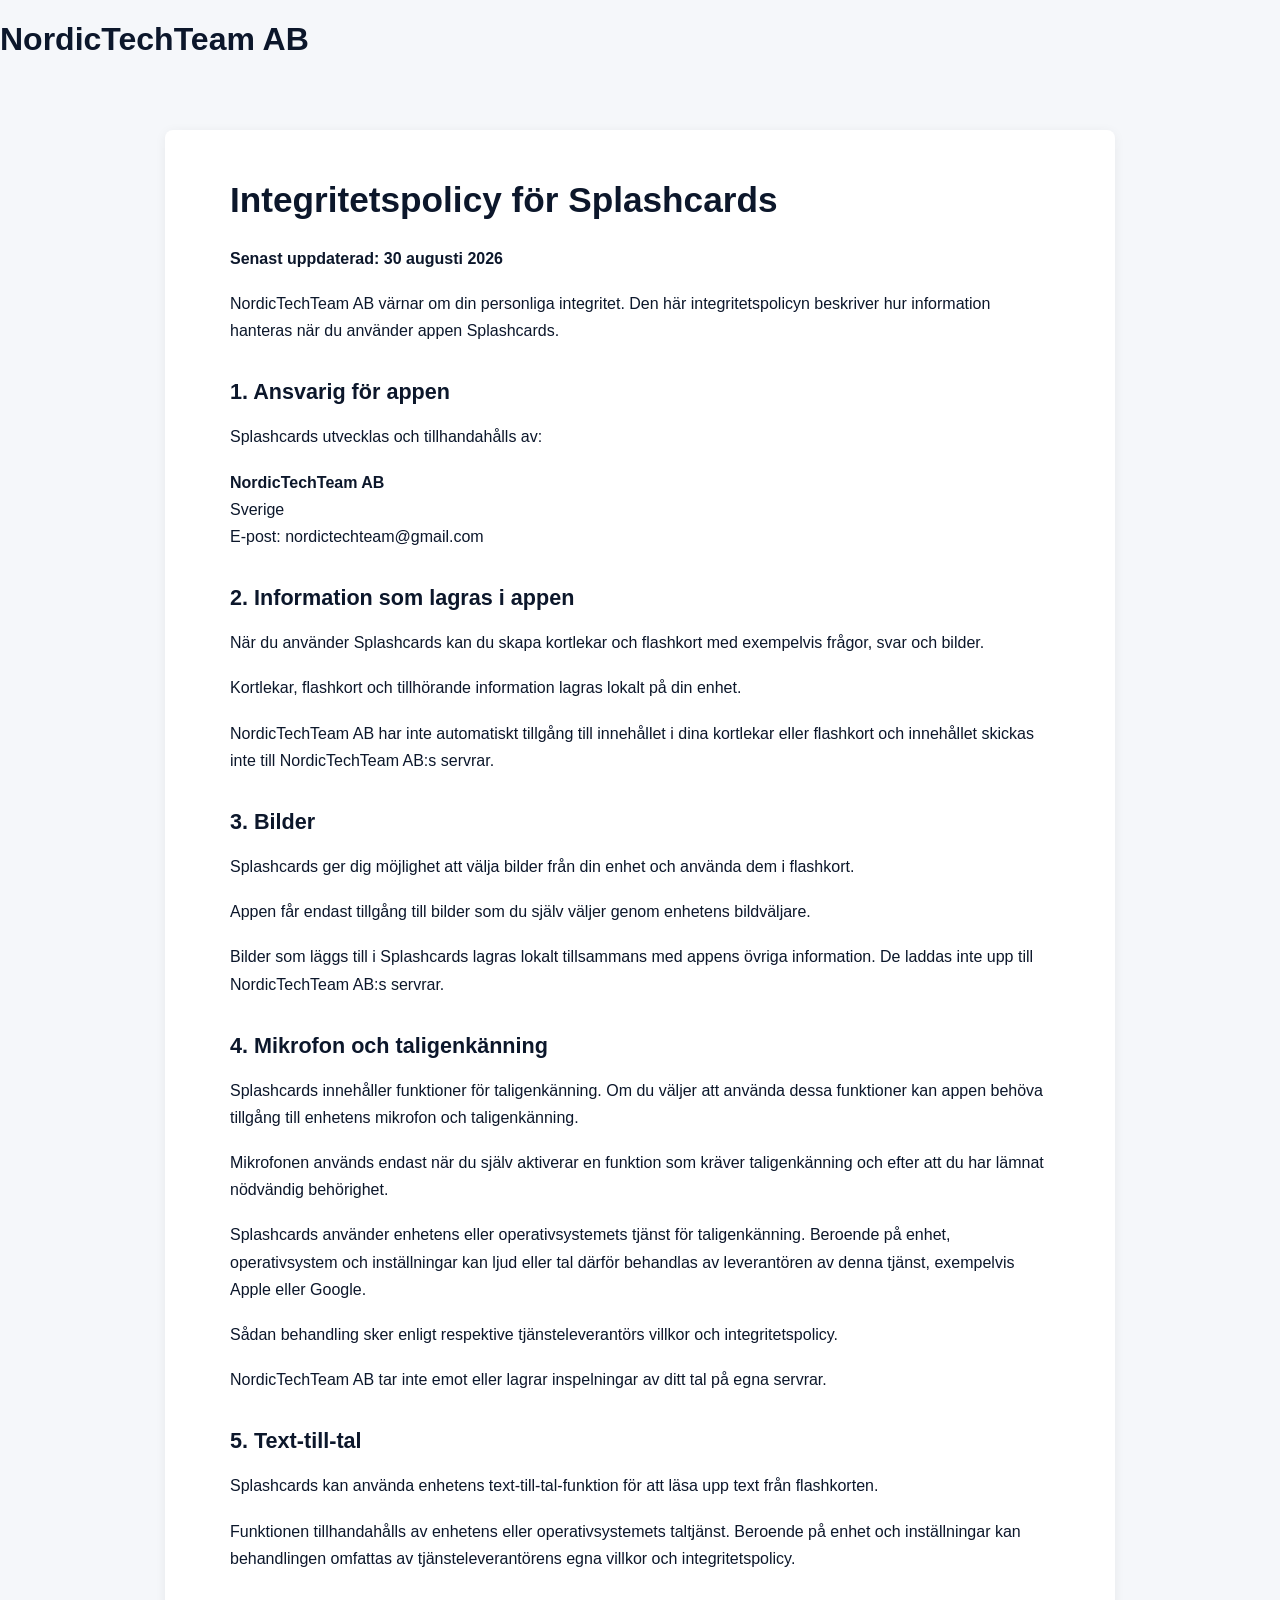
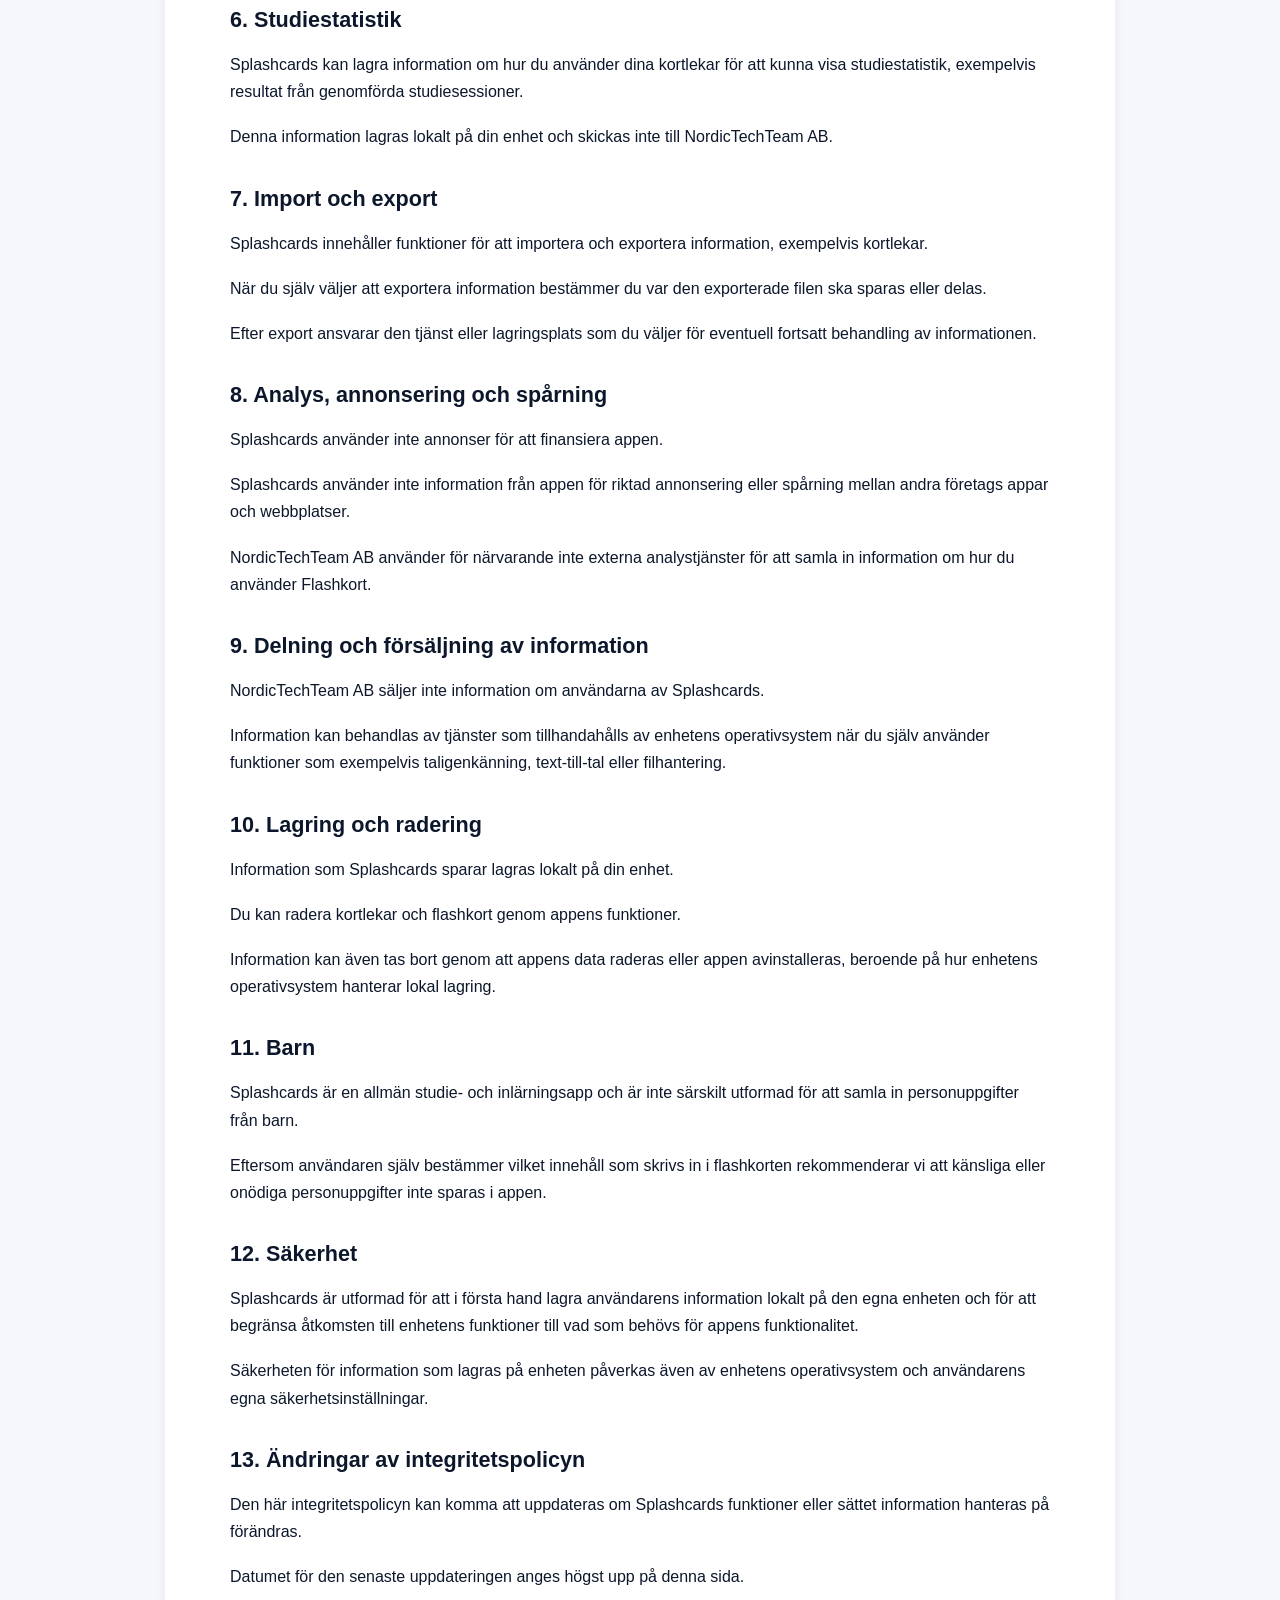
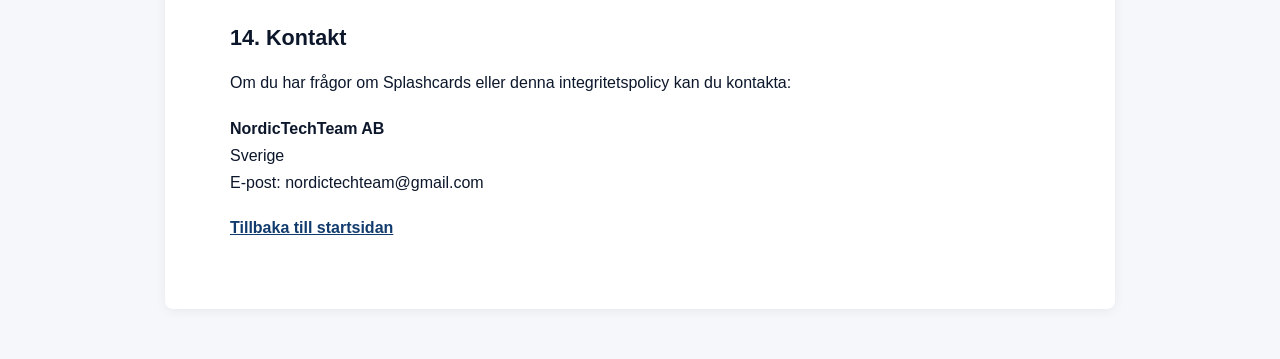
==== flashcard_integritet.html @ e26a77e6 "Rename Flashkort to Splashcards in privacy policy" ====
<!DOCTYPE html>
<html lang="sv">
<head>
  <meta charset="UTF-8">
  <meta name="viewport" content="width=device-width, initial-scale=1.0">
  <title>Splashcards – integritetspolicy | NordicTechTeam AB</title>
  <link rel="stylesheet" href="style.css">
</head>

<body class="privacy-page">

  <header>
    <h1>NordicTechTeam AB</h1>
  </header>

 <main class="privacy-container">
    <section>
      <h2>Integritetspolicy för Splashcards</h2>

      <p><strong>Senast uppdaterad: 30 augusti 2026</strong></p>

      <p>
        NordicTechTeam AB värnar om din personliga integritet.
        Den här integritetspolicyn beskriver hur information hanteras
        när du använder appen Splashcards.
      </p>

      <h3>1. Ansvarig för appen</h3>

      <p>
        Splashcards utvecklas och tillhandahålls av:
      </p>

      <p>
        <strong>NordicTechTeam AB</strong><br>
        Sverige<br>
        E-post: nordictechteam@gmail.com
      </p>

      <h3>2. Information som lagras i appen</h3>

      <p>
        När du använder Splashcards kan du skapa kortlekar och flashkort
        med exempelvis frågor, svar och bilder.
      </p>

      <p>
        Kortlekar, flashkort och tillhörande information lagras lokalt
        på din enhet.
      </p>

      <p>
        NordicTechTeam AB har inte automatiskt tillgång till innehållet
        i dina kortlekar eller flashkort och innehållet skickas inte till
        NordicTechTeam AB:s servrar.
      </p>

      <h3>3. Bilder</h3>

      <p>
        Splashcards ger dig möjlighet att välja bilder från din enhet
        och använda dem i flashkort.
      </p>

      <p>
        Appen får endast tillgång till bilder som du själv väljer genom
        enhetens bildväljare.
      </p>

      <p>
        Bilder som läggs till i Splashcards lagras lokalt tillsammans med
        appens övriga information. De laddas inte upp till
        NordicTechTeam AB:s servrar.
      </p>

      <h3>4. Mikrofon och taligenkänning</h3>

      <p>
        Splashcards innehåller funktioner för taligenkänning.
        Om du väljer att använda dessa funktioner kan appen behöva
        tillgång till enhetens mikrofon och taligenkänning.
      </p>

      <p>
        Mikrofonen används endast när du själv aktiverar en funktion
        som kräver taligenkänning och efter att du har lämnat nödvändig behörighet.
      </p>

      <p>
        Splashcards använder enhetens eller operativsystemets tjänst för
        taligenkänning. Beroende på enhet, operativsystem och inställningar
        kan ljud eller tal därför behandlas av leverantören av denna tjänst,
        exempelvis Apple eller Google.
      </p>

      <p>
        Sådan behandling sker enligt respektive tjänsteleverantörs
        villkor och integritetspolicy.
      </p>

      <p>
        NordicTechTeam AB tar inte emot eller lagrar inspelningar
        av ditt tal på egna servrar.
      </p>

      <h3>5. Text-till-tal</h3>

      <p>
        Splashcards kan använda enhetens text-till-tal-funktion
        för att läsa upp text från flashkorten.
      </p>

      <p>
        Funktionen tillhandahålls av enhetens eller operativsystemets
        taltjänst. Beroende på enhet och inställningar kan behandlingen
        omfattas av tjänsteleverantörens egna villkor och integritetspolicy.
      </p>

      <h3>6. Studiestatistik</h3>

      <p>
        Splashcards kan lagra information om hur du använder dina kortlekar
        för att kunna visa studiestatistik, exempelvis resultat från
        genomförda studiesessioner.
      </p>

      <p>
        Denna information lagras lokalt på din enhet och skickas inte
        till NordicTechTeam AB.
      </p>

      <h3>7. Import och export</h3>

      <p>
        Splashcards innehåller funktioner för att importera och exportera
        information, exempelvis kortlekar.
      </p>

      <p>
        När du själv väljer att exportera information bestämmer du var
        den exporterade filen ska sparas eller delas.
      </p>

      <p>
        Efter export ansvarar den tjänst eller lagringsplats som du väljer
        för eventuell fortsatt behandling av informationen.
      </p>

      <h3>8. Analys, annonsering och spårning</h3>

      <p>
        Splashcards använder inte annonser för att finansiera appen.
      </p>

      <p>
        Splashcards använder inte information från appen för riktad
        annonsering eller spårning mellan andra företags appar och webbplatser.
      </p>

      <p>
        NordicTechTeam AB använder för närvarande inte externa analystjänster
        för att samla in information om hur du använder Flashkort.
      </p>

      <h3>9. Delning och försäljning av information</h3>

      <p>
        NordicTechTeam AB säljer inte information om användarna av Splashcards.
      </p>

      <p>
        Information kan behandlas av tjänster som tillhandahålls av
        enhetens operativsystem när du själv använder funktioner som
        exempelvis taligenkänning, text-till-tal eller filhantering.
      </p>

      <h3>10. Lagring och radering</h3>

      <p>
        Information som Splashcards sparar lagras lokalt på din enhet.
      </p>

      <p>
        Du kan radera kortlekar och flashkort genom appens funktioner.
      </p>

      <p>
        Information kan även tas bort genom att appens data raderas
        eller appen avinstalleras, beroende på hur enhetens operativsystem
        hanterar lokal lagring.
      </p>

      <h3>11. Barn</h3>

      <p>
        Splashcards är en allmän studie- och inlärningsapp och är inte
        särskilt utformad för att samla in personuppgifter från barn.
      </p>

      <p>
        Eftersom användaren själv bestämmer vilket innehåll som skrivs
        in i flashkorten rekommenderar vi att känsliga eller onödiga
        personuppgifter inte sparas i appen.
      </p>

      <h3>12. Säkerhet</h3>

      <p>
        Splashcards är utformad för att i första hand lagra användarens
        information lokalt på den egna enheten och för att begränsa
        åtkomsten till enhetens funktioner till vad som behövs
        för appens funktionalitet.
      </p>

      <p>
        Säkerheten för information som lagras på enheten påverkas även
        av enhetens operativsystem och användarens egna säkerhetsinställningar.
      </p>

      <h3>13. Ändringar av integritetspolicyn</h3>

      <p>
        Den här integritetspolicyn kan komma att uppdateras om Splashcards
        funktioner eller sättet information hanteras på förändras.
      </p>

      <p>
        Datumet för den senaste uppdateringen anges högst upp på denna sida.
      </p>

      <h3>14. Kontakt</h3>

      <p>
        Om du har frågor om Splashcards eller denna integritetspolicy
        kan du kontakta:
      </p>

      <p>
        <strong>NordicTechTeam AB</strong><br>
        Sverige<br>
        E-post: nordictechteam@gmail.com
      </p>

      <p>
        <a href="index.html">Tillbaka till startsidan</a>
      </p>

    </section>
  </main>

</body>
</html>
---- style.css ----
/* =========================================================
   NORDICTECHTEAM AB
   HUVUDSTIL
========================================================= */

:root {
    --blue: #1768e5;
    --blue-light: #6c9ff5;
    --navy: #0c172b;
    --text: #34435a;
    --background: #f8fbff;
    --line: #e9eef5;
}


/* =========================================================
   GRUNDINSTÄLLNINGAR
========================================================= */

* {
    box-sizing: border-box;
}

html {
    scroll-behavior: smooth;
}

body {
    margin: 0;

    min-height: 100vh;

    display: flex;
    flex-direction: column;

    font-family:
        "Segoe UI",
        Arial,
        sans-serif;

    color: var(--navy);
    background: var(--background);
}

main {
    flex: 1;
    display: flex;
    flex-direction: column;
}

button,
a {
    -webkit-tap-highlight-color: transparent;
}


/* =========================================================
   TOPPMENY
========================================================= */

.topbar {
    min-height: 92px;
    width: 100%;

    display: grid;

    grid-template-columns:
        minmax(230px, 1fr)
        auto
        minmax(110px, 1fr);

    align-items: center;

    gap: 20px;

    padding: 0 40px;

    background: #ffffff;

    border-bottom: 1px solid var(--line);

    position: relative;

    z-index: 1000;
}


/* =========================================================
   LOGOTYP
========================================================= */

.logo {
    justify-self: start;

    color: var(--navy);

    text-decoration: none;

    font-size: clamp(18px, 1.6vw, 24px);

    font-weight: 800;

    letter-spacing: -0.8px;

    white-space: nowrap;
}

.logo span {
    color: var(--blue);
}


/* =========================================================
   NAVIGATION
========================================================= */

.navigation {
    display: flex;

    align-items: center;

    justify-content: center;

    gap: clamp(14px, 1.8vw, 30px);
}

.nav-link {
    border: 0;

    background: transparent;

    padding: 12px 3px;

    font-family: inherit;

    font-size: clamp(14px, 1vw, 17px);

    font-weight: 600;

    color: #111827;

    cursor: pointer;

    white-space: nowrap;
}

.arrow {
    margin-left: 5px;

    font-size: 13px;
}

.nav-contact-text {
    color: #111827;

    text-decoration: none;

    font-size: clamp(14px, 1vw, 17px);

    font-weight: 600;

    white-space: nowrap;
}


/* =========================================================
   DROPDOWN
========================================================= */

.dropdown {
    position: relative;
}

.dropdown-menu {
    position: absolute;

    top: 46px;

    left: 50%;

    width: 230px;

    padding: 9px;

    background: #ffffff;

    border: 1px solid #e4e9f1;

    border-radius: 12px;

    box-shadow:
        0 18px 45px
        rgba(22, 35, 55, 0.12);

    opacity: 0;

    visibility: hidden;

    transform:
        translateX(-50%)
        translateY(-6px);

    transition:
        opacity 0.18s ease,
        transform 0.18s ease,
        visibility 0.18s ease;

    z-index: 500;
}

.dropdown:hover > .dropdown-menu,
.dropdown:focus-within > .dropdown-menu {
    opacity: 1;

    visibility: visible;

    transform:
        translateX(-50%)
        translateY(0);
}

.dropdown-menu > a {
    display: block;

    padding: 11px 13px;

    color: #263449;

    text-decoration: none;

    border-radius: 7px;

    font-size: 14px;

    line-height: 1.35;
}

.dropdown-menu > a:hover {
    background: #f2f6fc;

    color: var(--blue);
}


/* =========================================================
   PRODUKTMENY – UNDERMENYER
========================================================= */

.products-menu {
    width: 230px;
}

.submenu {
    position: relative;
}

.submenu-button {
    width: 100%;

    display: flex;

    align-items: center;

    justify-content: space-between;

    padding: 11px 13px;

    border: none;

    border-radius: 7px;

    background: transparent;

    color: #263449;

    font-family: inherit;

    font-size: 14px;

    cursor: pointer;

    text-align: left;
}

.submenu-button:hover {
    background: #f2f6fc;

    color: var(--blue);
}

.submenu-button span {
    margin-left: 15px;

    font-size: 18px;

    color: #7e8998;
}

.submenu-menu {
    position: absolute;

    top: -9px;

    left: calc(100% + 8px);

    width: 250px;

    padding: 9px;

    background: #ffffff;

    border: 1px solid #e4e9f1;

    border-radius: 12px;

    box-shadow:
        0 18px 45px
        rgba(22, 35, 55, 0.14);

    opacity: 0;

    visibility: hidden;

    transform: translateX(-7px);

    transition:
        opacity 0.18s ease,
        transform 0.18s ease,
        visibility 0.18s ease;

    z-index: 600;
}

.submenu:hover > .submenu-menu,
.submenu:focus-within > .submenu-menu {
    opacity: 1;

    visibility: visible;

    transform: translateX(0);
}

.submenu-menu a {
    display: block;

    padding: 11px 13px;

    color: #263449;

    text-decoration: none;

    border-radius: 7px;

    font-size: 14px;

    line-height: 1.35;
}

.submenu-menu a:hover {
    background: #f2f6fc;

    color: var(--blue);
}


/* =========================================================
   PRODUKT UNDER UTVECKLING
========================================================= */

.product-coming-soon {
    padding: 11px 13px;

    border-radius: 7px;

    color: #263449;

    font-size: 14px;
}

.product-coming-soon span {
    display: block;
}

.product-coming-soon small {
    display: block;

    margin-top: 5px;

    color: var(--blue);

    font-size: 10px;

    font-weight: 700;

    text-transform: uppercase;

    letter-spacing: 0.05em;
}


/* =========================================================
   HÖGER DEL AV TOPPMENYN
========================================================= */

.topbar-right {
    justify-self: end;

    display: flex;

    align-items: center;

    gap: 14px;
}

.language {
    height: 48px;

    min-width: 82px;

    border: 1px solid #d9e0ea;

    border-radius: 10px;

    background: #ffffff;

    font-family: inherit;

    font-size: 15px;

    color: #172033;

    cursor: pointer;
}

.language span {
    margin-left: 7px;
}


/* Finns kvar om vi vill använda blå kontaktknapp senare */

.contact-button {
    height: 48px;

    padding: 0 22px;

    display: flex;

    align-items: center;

    justify-content: center;

    border-radius: 10px;

    background: var(--blue);

    color: #ffffff;

    text-decoration: none;

    font-size: 15px;

    font-weight: 650;

    box-shadow:
        0 8px 20px
        rgba(23, 104, 229, 0.2);
}


/* =========================================================
   HAMBURGERMENY
========================================================= */

.menu-toggle {
    display: none;

    border: 0;

    background: transparent;

    font-size: 28px;

    color: var(--navy);

    cursor: pointer;
}


/* =========================================================
   HERO / STARTSIDAN
========================================================= */

.hero {
    position: relative;

    overflow: hidden;

    /*
       Gör startsidan lägre än hela skärmen.
       Sidfoten kommer därför fram tidigare.
    */
    min-height: 430px;

    display: flex;

    justify-content: center;

    align-items: flex-start;

    padding-top: 32px;

    background:
        radial-gradient(
            circle at 80% 38%,
            rgba(175, 205, 255, 0.28),
            transparent 30%
        ),
        radial-gradient(
            circle at 20% 75%,
            rgba(210, 226, 255, 0.28),
            transparent 32%
        ),
        linear-gradient(
            120deg,
            #fbfdff 0%,
            #f4f8ff 52%,
            #eef5ff 100%
        );
}

.hero-content {
    position: relative;

    z-index: 10;

    width: 100%;

    max-width: 1600px;

    padding:
        0
        clamp(18px, 4vw, 50px)
        45px;

    text-align: center;
}


/* =========================================================
   DATUM
========================================================= */

.date-row {
    display: flex;

    justify-content: center;

    align-items: center;

    gap: 12px;

    margin-bottom: clamp(24px, 3vw, 38px);

    color: #536177;
}

.date-row p {
    margin: 0;

    font-size: clamp(14px, 1.3vw, 18px);

    font-weight: 450;
}


/* =========================================================
   KALENDERIKON
========================================================= */

.calendar-icon {
    width: 24px;

    height: 24px;

    border: 2px solid var(--blue);

    border-radius: 3px;

    position: relative;

    flex-shrink: 0;
}

.calendar-top {
    position: absolute;

    left: -2px;

    top: 5px;

    width: 24px;

    border-top: 2px solid var(--blue);
}

.calendar-body {
    position: absolute;

    top: 10px;

    left: 5px;

    display: grid;

    grid-template-columns: repeat(2, 4px);

    gap: 4px;
}

.calendar-body span {
    width: 4px;

    height: 4px;

    background: var(--blue);

    border-radius: 1px;
}


/* =========================================================
   STORA RUBRIKEN
========================================================= */

.hero h1 {
    margin: 0 auto;

    max-width: 96vw;

    color: var(--navy);

    font-size: clamp(54px, 7.8vw, 132px);

    line-height: 0.92;

    letter-spacing: -0.06em;

    font-weight: 800;

    white-space: nowrap;
}

.hero h1 span {
    color: var(--blue);
}


/* =========================================================
   LINJEN UNDER RUBRIKEN
========================================================= */

.title-line {
    width: 46px;

    height: 3px;

    margin:
        clamp(24px, 2.7vw, 35px)
        auto
        clamp(18px, 2vw, 26px);

    background: #79a7ef;

    border-radius: 10px;
}


/* =========================================================
   TAGLINE
========================================================= */

.tagline {
    margin: 0 auto;

    max-width: 760px;

    color: #526078;

    font-size: clamp(18px, 1.6vw, 22px);

    line-height: 1.6;

    font-weight: 400;
}


/* =========================================================
   KNAPPAR
   Finns kvar ifall vi vill använda dem senare.
========================================================= */

.hero-buttons {
    margin-top: clamp(28px, 3vw, 40px);

    display: flex;

    justify-content: center;

    align-items: center;

    flex-wrap: wrap;

    gap: 16px;
}

.button {
    min-width: 225px;

    min-height: 60px;

    padding: 0 26px;

    display: inline-flex;

    justify-content: center;

    align-items: center;

    gap: 10px;

    border-radius: 10px;

    text-decoration: none;

    font-size: 16px;

    font-weight: 650;
}

.button-primary {
    color: #ffffff;

    background: var(--blue);

    box-shadow:
        0 12px 30px
        rgba(23, 104, 229, 0.20);
}

.button-secondary {
    color: var(--blue);

    background: rgba(255, 255, 255, 0.55);

    border: 1.5px solid var(--blue);
}


/* =========================================================
   DEKORATIVA VÅGOR
========================================================= */

.wave {
    position: absolute;

    width: min(430px, 35vw);

    height: 420px;

    opacity: 0.20;

    pointer-events: none;
}

.wave-left {
    left: -170px;

    bottom: -40px;

    transform: rotate(-8deg);
}

.wave-right {
    right: -170px;

    bottom: -20px;

    transform:
        rotate(8deg)
        scaleX(-1);
}

.wave span {
    position: absolute;

    width: 100%;

    height: 170px;

    border: 1px solid #3f82ec;

    border-radius: 50%;
}

.wave span:nth-child(1) {
    top: 30px;
}

.wave span:nth-child(2) {
    top: 45px;
}

.wave span:nth-child(3) {
    top: 60px;
}

.wave span:nth-child(4) {
    top: 75px;
}

.wave span:nth-child(5) {
    top: 90px;
}

.wave span:nth-child(6) {
    top: 105px;
}

.wave span:nth-child(7) {
    top: 120px;
}

.wave span:nth-child(8) {
    top: 135px;
}


/* =========================================================
   SCROLLINDIKATOR
   Om HTML-koden är borttagen syns den inte.
========================================================= */

.scroll-indicator {
    position: absolute;

    z-index: 20;

    bottom: 20px;

    left: 50%;

    transform: translateX(-50%);

    display: flex;

    flex-direction: column;

    align-items: center;

    gap: 10px;
}

.mouse {
    width: 28px;

    height: 44px;

    border: 2px solid #8db2f2;

    border-radius: 15px;

    display: flex;

    justify-content: center;

    padding-top: 8px;
}

.mouse span {
    width: 5px;

    height: 5px;

    background: var(--blue);

    border-radius: 50%;
}

.chevron {
    width: 12px;

    height: 12px;

    border-right: 2px solid var(--blue);

    border-bottom: 2px solid var(--blue);

    transform: rotate(45deg);
}


/* =========================================================
   INTEGRITETSSIDOR
========================================================= */

.privacy-page {
    background-color: #f5f7fa;
}

.privacy-container {
    max-width: 950px;

    margin: 50px auto;

    padding: 50px 65px;

    background-color: #ffffff;

    border-radius: 8px;

    box-shadow:
        0 2px 12px
        rgba(0, 0, 0, 0.06);
}

.privacy-container h2 {
    margin-top: 0;

    margin-bottom: 25px;

    font-size: 2.2rem;
}

.privacy-container h3 {
    margin-top: 35px;

    margin-bottom: 18px;

    font-size: 1.35rem;
}

.privacy-container p,
.privacy-container li {
    line-height: 1.7;
}

.privacy-container p {
    margin-bottom: 18px;
}

.privacy-container a {
    color: #123b6d;

    font-weight: 600;
}


/* =========================================================
   POPUP – OM FÖRETAGET / VÅR IDÉ
========================================================= */

.about-modal {
    display: none;

    position: fixed;

    inset: 0;

    z-index: 2000;

    background: rgba(5, 18, 40, 0.45);

    align-items: center;

    justify-content: center;

    padding: 24px;
}

.about-modal.show {
    display: flex;
}

.about-modal-content {
    position: relative;

    width: min(650px, 100%);

    max-height: 85vh;

    overflow-y: auto;

    background: #ffffff;

    border-radius: 20px;

    padding: 50px;

    box-shadow:
        0 25px 70px
        rgba(0, 0, 0, 0.20);
}

.about-modal-content h2 {
    margin: 8px 0 24px;

    font-size: 2rem;
}

.about-modal-content p {
    line-height: 1.7;

    color: #46556d;
}

.modal-blue-title {
    color: var(--blue) !important;
}

.about-modal-close {
    position: absolute;

    top: 16px;

    right: 20px;

    border: 0;

    background: transparent;

    font-size: 32px;

    cursor: pointer;

    color: #07152d;
}


/* =========================================================
   SIDFOT
========================================================= */

/* =========================================================
   SIDFOT – KOMPAKT
========================================================= */

.site-footer {
    width: 100%;
    background: #0c172b;
    color: #ffffff;

    /* Mindre luft över och under */
    padding: 18px 40px 0;
}

.footer-container {
    width: 100%;
    max-width: 1300px;
    margin: 0 auto;

    display: grid;
    grid-template-columns: 1.4fr 1fr 1fr 1.3fr;

    /* Mindre avstånd mellan kolumnerna */
    gap: 30px;
}


/* Företagsnamnet */

.footer-column h2 {
    margin: 0 0 5px;
    font-size: 17px;
    color: #ffffff;
}

.footer-column h2 span {
    color: var(--blue-light);
}


/* Kolumnrubriker */

.footer-column h3 {
    margin: 2px 0 11px;
    font-size: 14px;
    color: #ffffff;
}


/* Vanlig text */

.footer-column p {
    margin: 0 0 7px;
    color: #b8c3d6;
    line-height: 1.45;
    font-size: 12px;
}


/* Organisationsnummer */

.footer-org {
    margin-bottom: 10px !important;
}


/* F-skatt, moms osv. */

.footer-company-info {
    margin-top: 12px !important;
}


/* Länkar */

.footer-column a {
    display: block;
    width: fit-content;
    margin-bottom: 5px;
    color: #b8c3d6;
    text-decoration: none;
    font-size: 11px;
    line-height: 1.35;
}

.footer-column a:hover {
    color: #ffffff;
}


/* Flashkort – under utveckling */

.footer-development {
    display: block;

    margin-top: 3px;

    color: #b8c3d6;

    font-size: 12px;
    line-height: 1.4;
}

.footer-development small {
    display: block;

    margin-top: 3px;

    color: var(--blue-light);

    font-size: 9px;
    font-weight: 700;

    text-transform: uppercase;
    letter-spacing: 0.05em;
}


/* Nedersta raden */

.footer-bottom {
    max-width: 1300px;
    margin: 14px auto 0;
    padding: 9px 0;
    border-top: 1px solid rgba(255, 255, 255, 0.12);
}

.footer-bottom p {
    margin: 0;

    color: #8e9aae;

    font-size: 11px;
    line-height: 1.4;
}


/* =========================================================
   SIDFOT – SURFPLATTA
========================================================= */

@media (max-width: 900px) {

    .site-footer {
        padding: 25px 28px 0;
    }

    .footer-container {
        grid-template-columns: 1fr 1fr;
        gap: 25px 40px;
    }

}


/* =========================================================
   SIDFOT – MOBIL
========================================================= */

@media (max-width: 600px) {

    .site-footer {
        padding: 24px 20px 0;
    }

    .footer-container {
        grid-template-columns: 1fr;
        gap: 22px;
    }

    .footer-column h2 {
        font-size: 18px;
    }

    .footer-bottom {
        margin-top: 20px;
        padding: 12px 0;
    }

}




/* =========================================================
   MINDRE LAPTOP
========================================================= */

@media (max-width: 1300px) {

    .topbar {
        padding: 0 24px;

        grid-template-columns:
            auto
            1fr
            auto;
    }

    .navigation {
        gap: 18px;
    }

    .topbar-right {
        gap: 10px;
    }

    .hero h1 {
        font-size: clamp(48px, 6.4vw, 82px);
    }

}


/* =========================================================
   SURFPLATTA / MINDRE SKÄRM
========================================================= */

@media (max-width: 1000px) {

    .topbar {
        min-height: 76px;

        display: flex;

        align-items: center;

        padding: 0 18px;
    }

    .logo {
        margin-right: auto;

        font-size: 17px;
    }

    .menu-toggle {
        display: block;

        order: 3;
    }

    .topbar-right {
        order: 2;

        margin-right: 8px;
    }

    .contact-button {
        display: none;
    }


    /* Mobilnavigation */

    .navigation {
        display: none;

        position: absolute;

        top: 76px;

        left: 0;

        width: 100%;

        padding: 14px 18px 18px;

        background: #ffffff;

        border-top: 1px solid var(--line);

        border-bottom: 1px solid var(--line);

        box-shadow:
            0 15px 35px
            rgba(15, 30, 50, 0.08);

        flex-direction: column;

        align-items: stretch;

        gap: 0;
    }

    .navigation.open {
        display: flex;
    }

    .dropdown {
        width: 100%;
    }

    .nav-link,
    .nav-contact-text {
        width: 100%;

        display: flex;

        justify-content: space-between;

        align-items: center;

        padding: 13px 4px;

        font-size: 15px;

        text-align: left;
    }


    /* Dropdown i mobilmenyn */

    .dropdown-menu {
        position: static;

        width: 100%;

        padding:
            0
            0
            6px
            15px;

        transform: none;

        box-shadow: none;

        border: 0;

        opacity: 1;

        visibility: visible;

        display: none;
    }

    .dropdown:hover > .dropdown-menu,
    .dropdown:focus-within > .dropdown-menu {
        display: block;

        transform: none;
    }


    /* Produkt-undermenyer på mobil */

    .submenu-menu {
        position: static;

        width: 100%;

        margin-top: 4px;

        padding:
            4px
            0
            4px
            16px;

        background: transparent;

        border: none;

        box-shadow: none;

        opacity: 1;

        visibility: visible;

        transform: none;

        display: none;
    }

    .submenu:hover > .submenu-menu,
    .submenu:focus-within > .submenu-menu {
        display: block;

        transform: none;
    }


    /* Startsida */

    .hero {
        min-height: 540px;

        padding-top: 34px;
    }

    .hero-content {
        padding-bottom: 45px;
    }

    .date-row {
        margin-bottom: 24px;
    }

    .hero h1 {
        white-space: normal;

        max-width: 92vw;

        font-size: clamp(44px, 8vw, 72px);

        line-height: 0.96;

        letter-spacing: -0.045em;
    }


    /* Sidfot två kolumner */

    .footer-container {
        grid-template-columns:
            1fr
            1fr;

        gap: 45px;
    }

}

/* ========================================
   MOBIL
======================================== */

@media (max-width: 650px) {

    /* TOPPMENY */

    .topbar {
        min-height: 70px;
        padding: 0 14px;
        display: flex;
        align-items: center;
    }

    .logo {
        margin-right: auto;
        font-size: 16px;
        white-space: nowrap;
    }

    .menu-toggle {
        display: block;
        font-size: 26px;
    }

    .topbar-right {
        margin-right: 8px;
    }

    .language {
        min-width: 58px;
        height: 38px;
        font-size: 13px;
    }


    /* MOBILMENY */

    .navigation {
        display: none;
        position: absolute;

        top: 70px;
        left: 0;

        width: 100%;

        padding: 12px 18px 18px;

        background: white;

        border-top: 1px solid var(--line);
        border-bottom: 1px solid var(--line);

        flex-direction: column;
        align-items: stretch;

        z-index: 1000;
    }

    .navigation.open {
        display: flex;
    }

    .dropdown {
        width: 100%;
    }

    .nav-link,
    .nav-contact-text {
        width: 100%;
        display: flex;

        justify-content: space-between;
        align-items: center;

        padding: 13px 4px;

        font-size: 15px;

        text-align: left;
    }


    /* DROPDOWN PÅ MOBIL */

    .dropdown-menu {
        position: static;

        width: 100%;

        padding: 0 0 6px 15px;

        border: 0;
        box-shadow: none;

        transform: none;

        opacity: 1;
        visibility: visible;

        display: none;
    }

    .dropdown:focus-within > .dropdown-menu {
        display: block;
    }


    /* UNDERMENY PRODUKTER */

    .submenu-menu {
        position: static;

        width: 100%;

        margin-top: 4px;

        padding: 4px 0 4px 16px;

        border: 0;
        box-shadow: none;

        background: transparent;

        transform: none;

        opacity: 1;
        visibility: visible;

        display: none;
    }

    .submenu:focus-within > .submenu-menu {
        display: block;
    }


    /* STARTSIDAN */

    .hero {
        min-height: auto;
        padding: 30px 15px 35px;
    }

    .hero-content {
        padding: 0;
    }

    .date-row {
        margin-bottom: 20px;
    }

    .date-row p {
        font-size: 13px;
    }


    /* STORA RUBRIKEN */

    .hero h1 {
        max-width: 100%;

        white-space: normal;

        font-size: clamp(38px, 12vw, 58px);

        line-height: 1;

        letter-spacing: -0.04em;
    }


    /* TEXTEN UNDER RUBRIKEN */

    .tagline {
        max-width: 100%;

        padding: 0 10px;

        font-size: 16px;

        line-height: 1.5;
    }

    .desktop-break {
        display: none;
    }


    /* VÅGOR */

    .wave {
        width: 220px;
        opacity: 0.08;
    }

    .wave-left {
        left: -155px;
    }

    .wave-right {
        right: -155px;
    }


    /* POPUP */

    .about-modal {
        padding: 14px;
    }

    .about-modal-content {
        width: 100%;

        max-height: 85vh;

        padding: 38px 22px 25px;

        border-radius: 14px;
    }

    .about-modal-content h2 {
        font-size: 1.5rem;
    }

    .about-modal-content p {
        font-size: 14px;
    }


    /* INTEGRITETSSIDOR */

    .privacy-container {
        margin: 15px 10px;

        padding: 25px 18px;
    }

    .privacy-container h2 {
        font-size: 1.6rem;
    }

    .privacy-container h3 {
        font-size: 1.15rem;
    }

    .privacy-container p,
    .privacy-container li {
        font-size: 14px;
    }


    /* SIDFOT */

    .site-footer {
        padding: 20px 20px 0;
    }

    .footer-container {
        grid-template-columns: 1fr;

        gap: 20px;
    }

    .footer-column h2 {
        font-size: 17px;
    }

    .footer-column h3 {
        margin-bottom: 8px;

        font-size: 14px;
    }

    .footer-column p,
    .footer-column a,
    .footer-development {
        font-size: 12px;
    }

    .footer-bottom {
        margin-top: 18px;

        padding: 10px 0;
    }

}

/* ========================================
   KLICKBARA MOBILMENYER
======================================== */

@media (max-width: 1000px) {

    .dropdown.mobile-open > .dropdown-menu {
        display: block;
    }

    .submenu.mobile-open > .submenu-menu {
        display: block;
    }

}
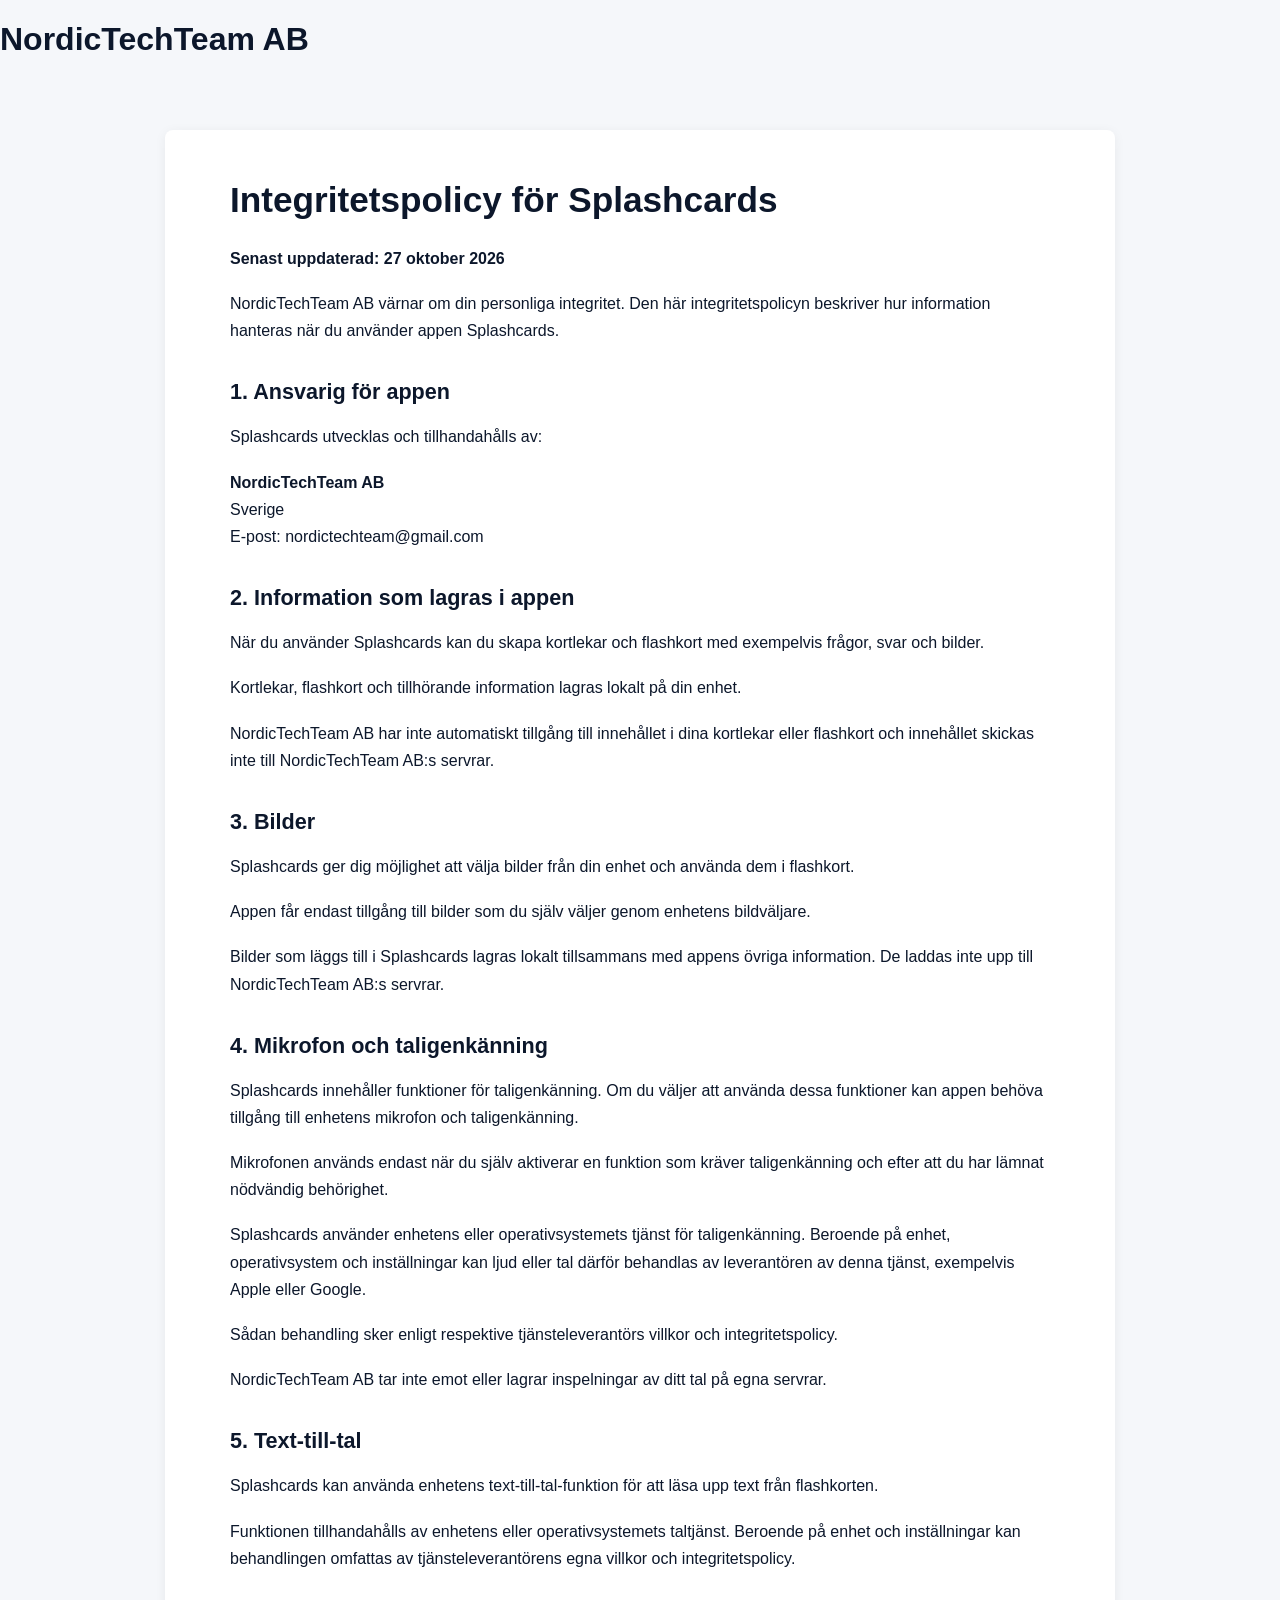
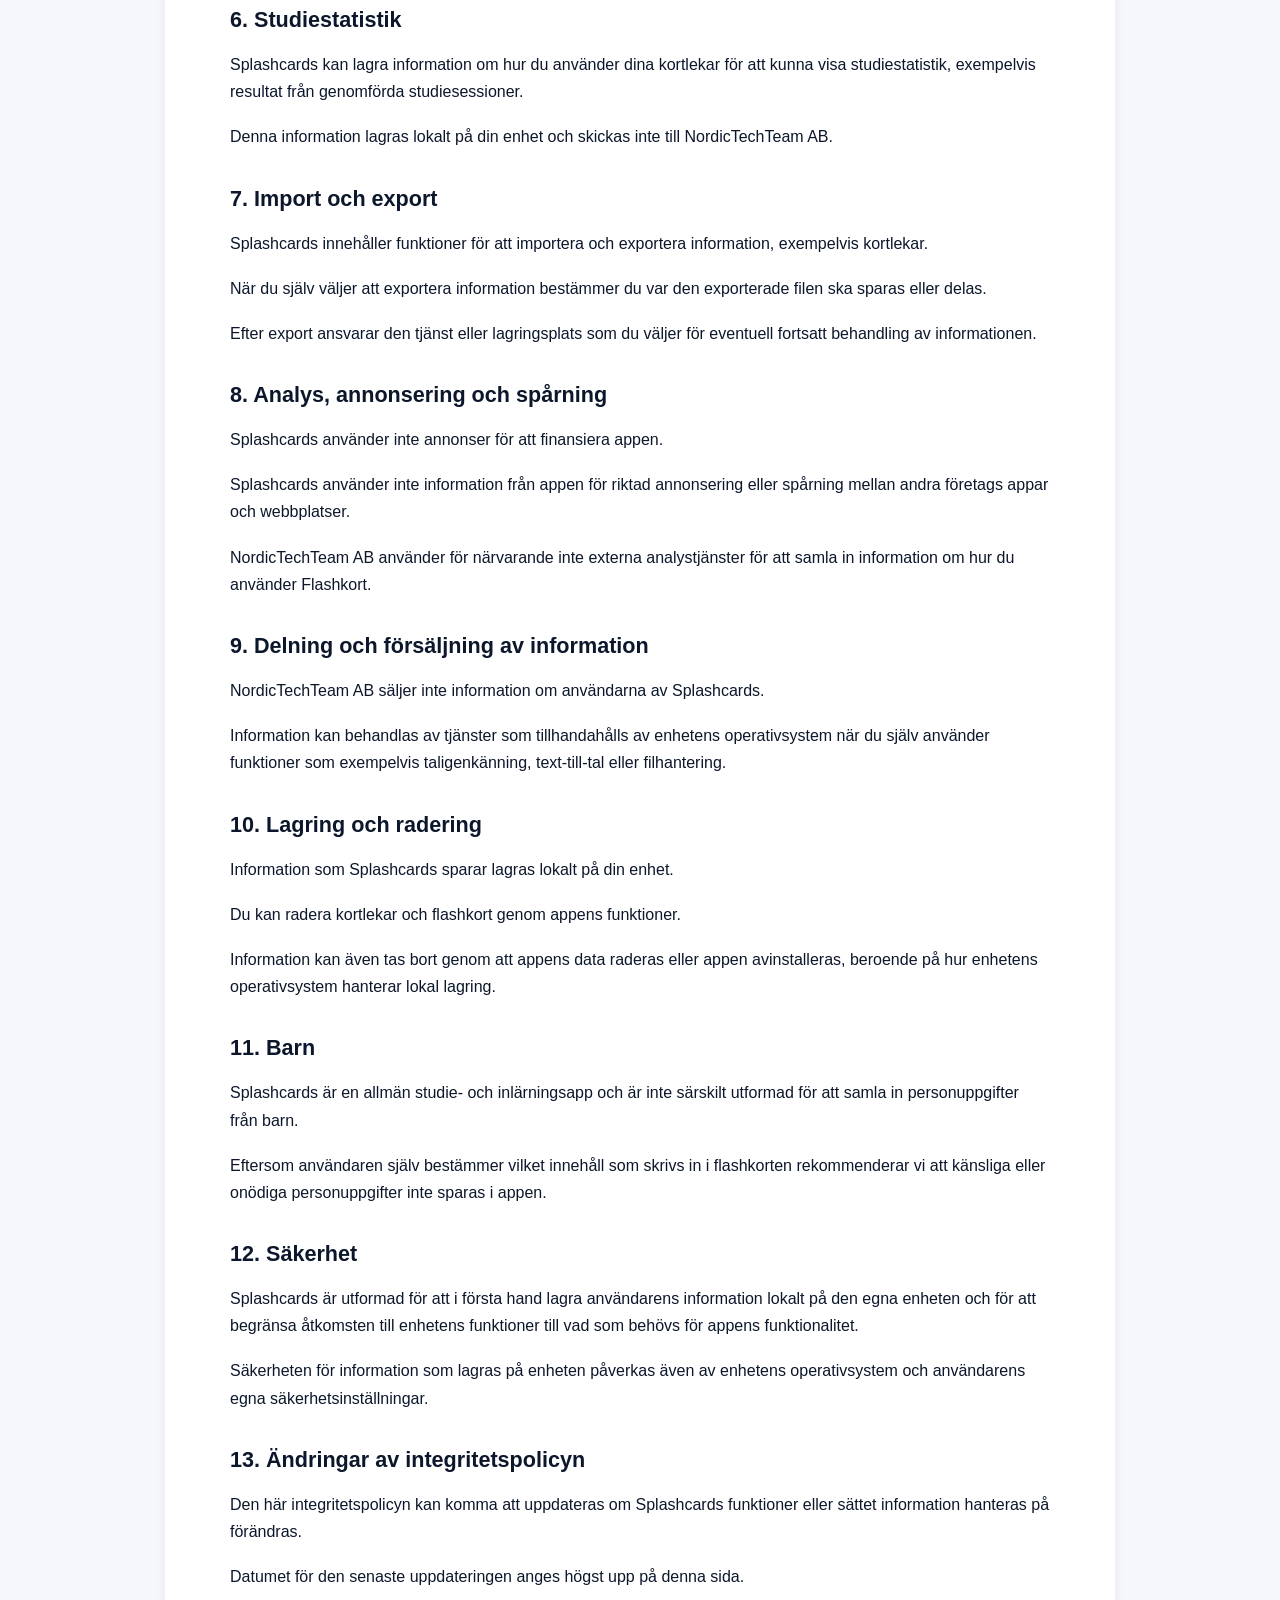
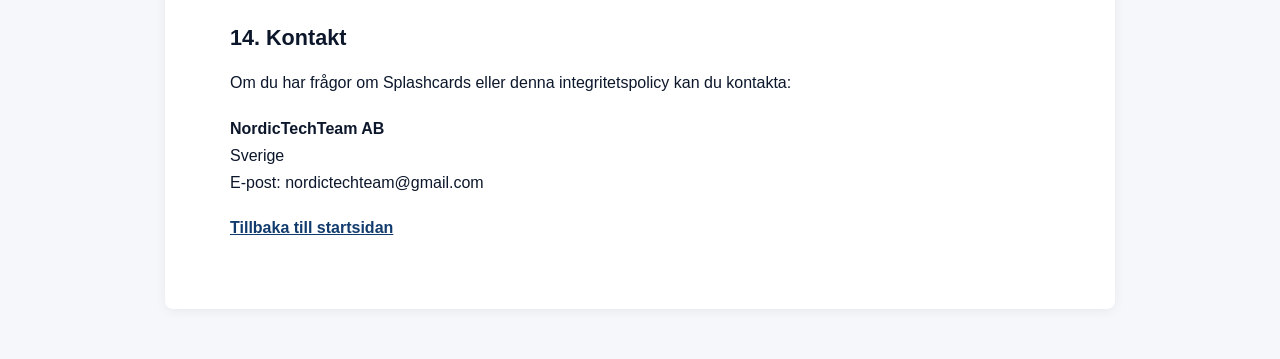
==== commit 98924708: "Revise privacy policy and update last modified date Updated the privacy policy with the latest infor" ====
--- a/flashcard_integritet.html
+++ b/flashcard_integritet.html
@@ -17,7 +17,7 @@
     <section>
       <h2>Integritetspolicy för Splashcards</h2>
 
-      <p><strong>Senast uppdaterad: 30 augusti 2026</strong></p>
+      <p><strong>Senast uppdaterad: 27 oktober 2026</strong></p>
 
       <p>
         NordicTechTeam AB värnar om din personliga integritet.
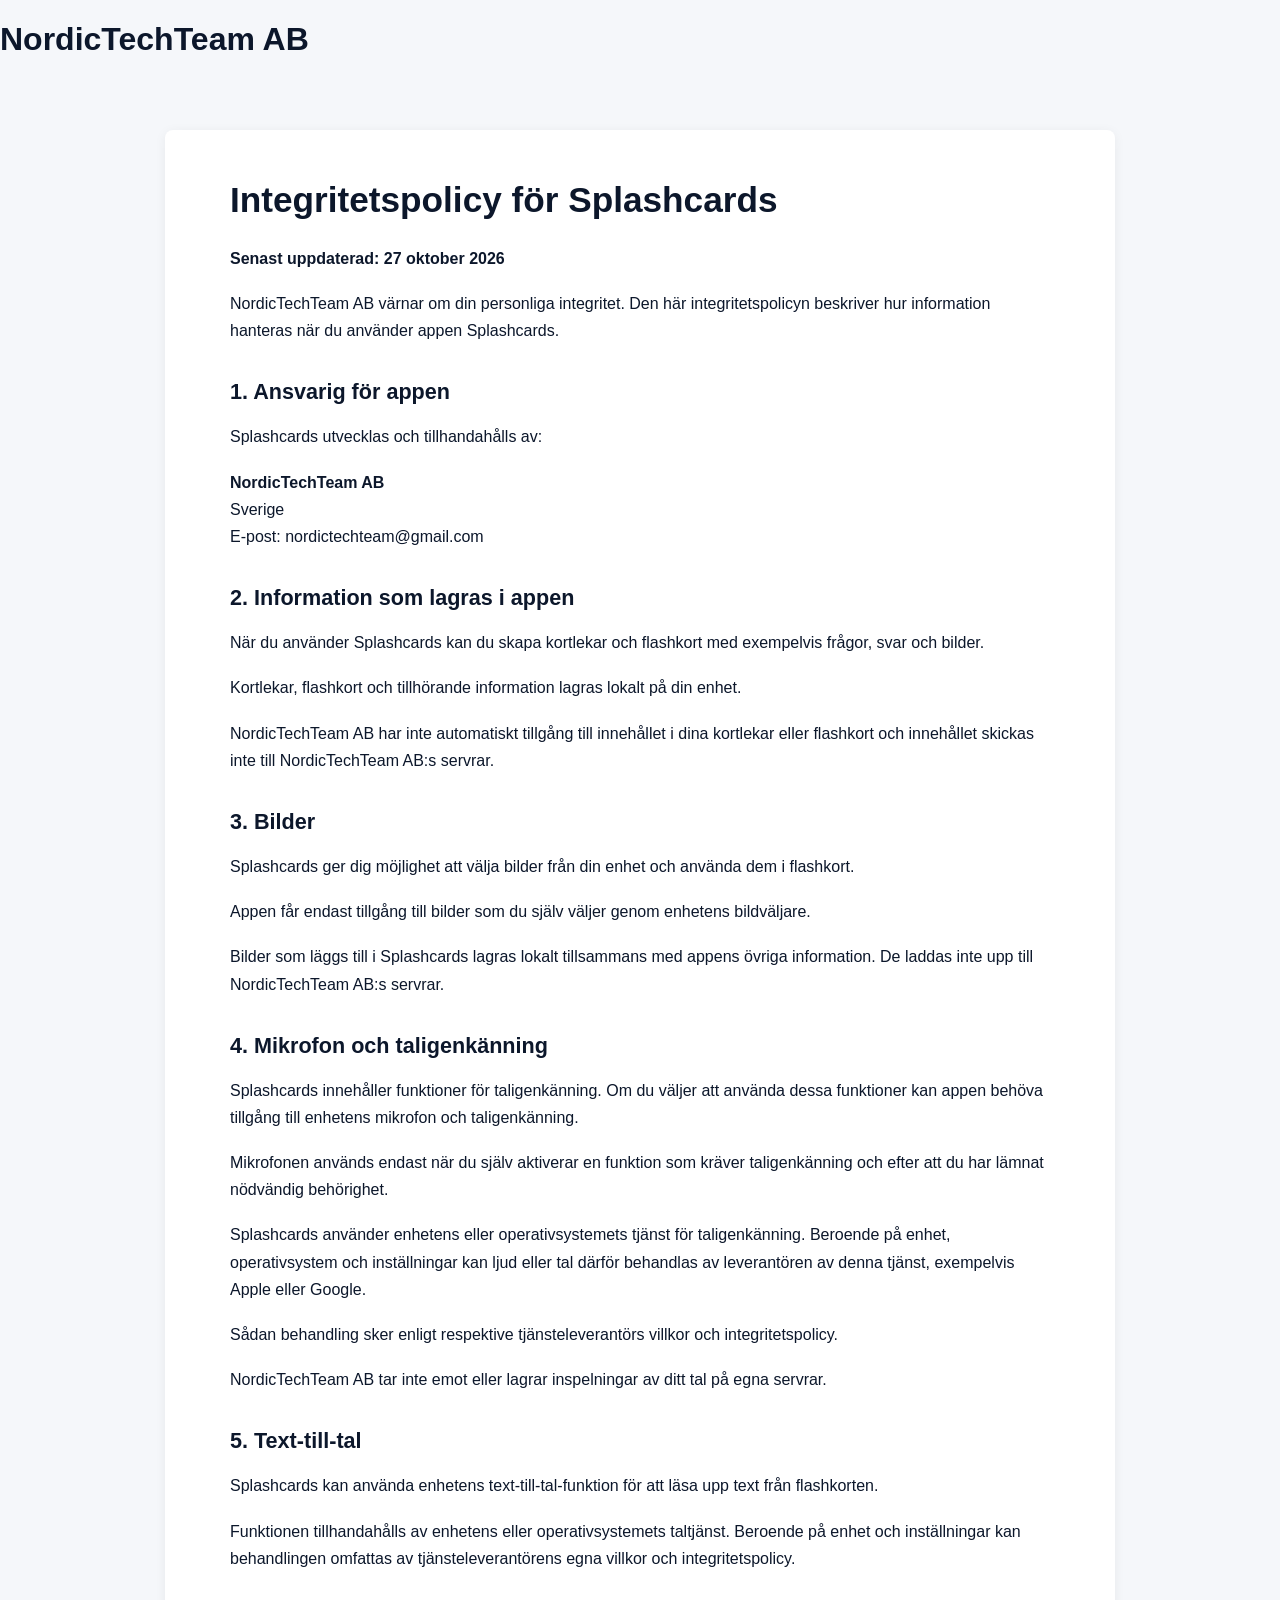
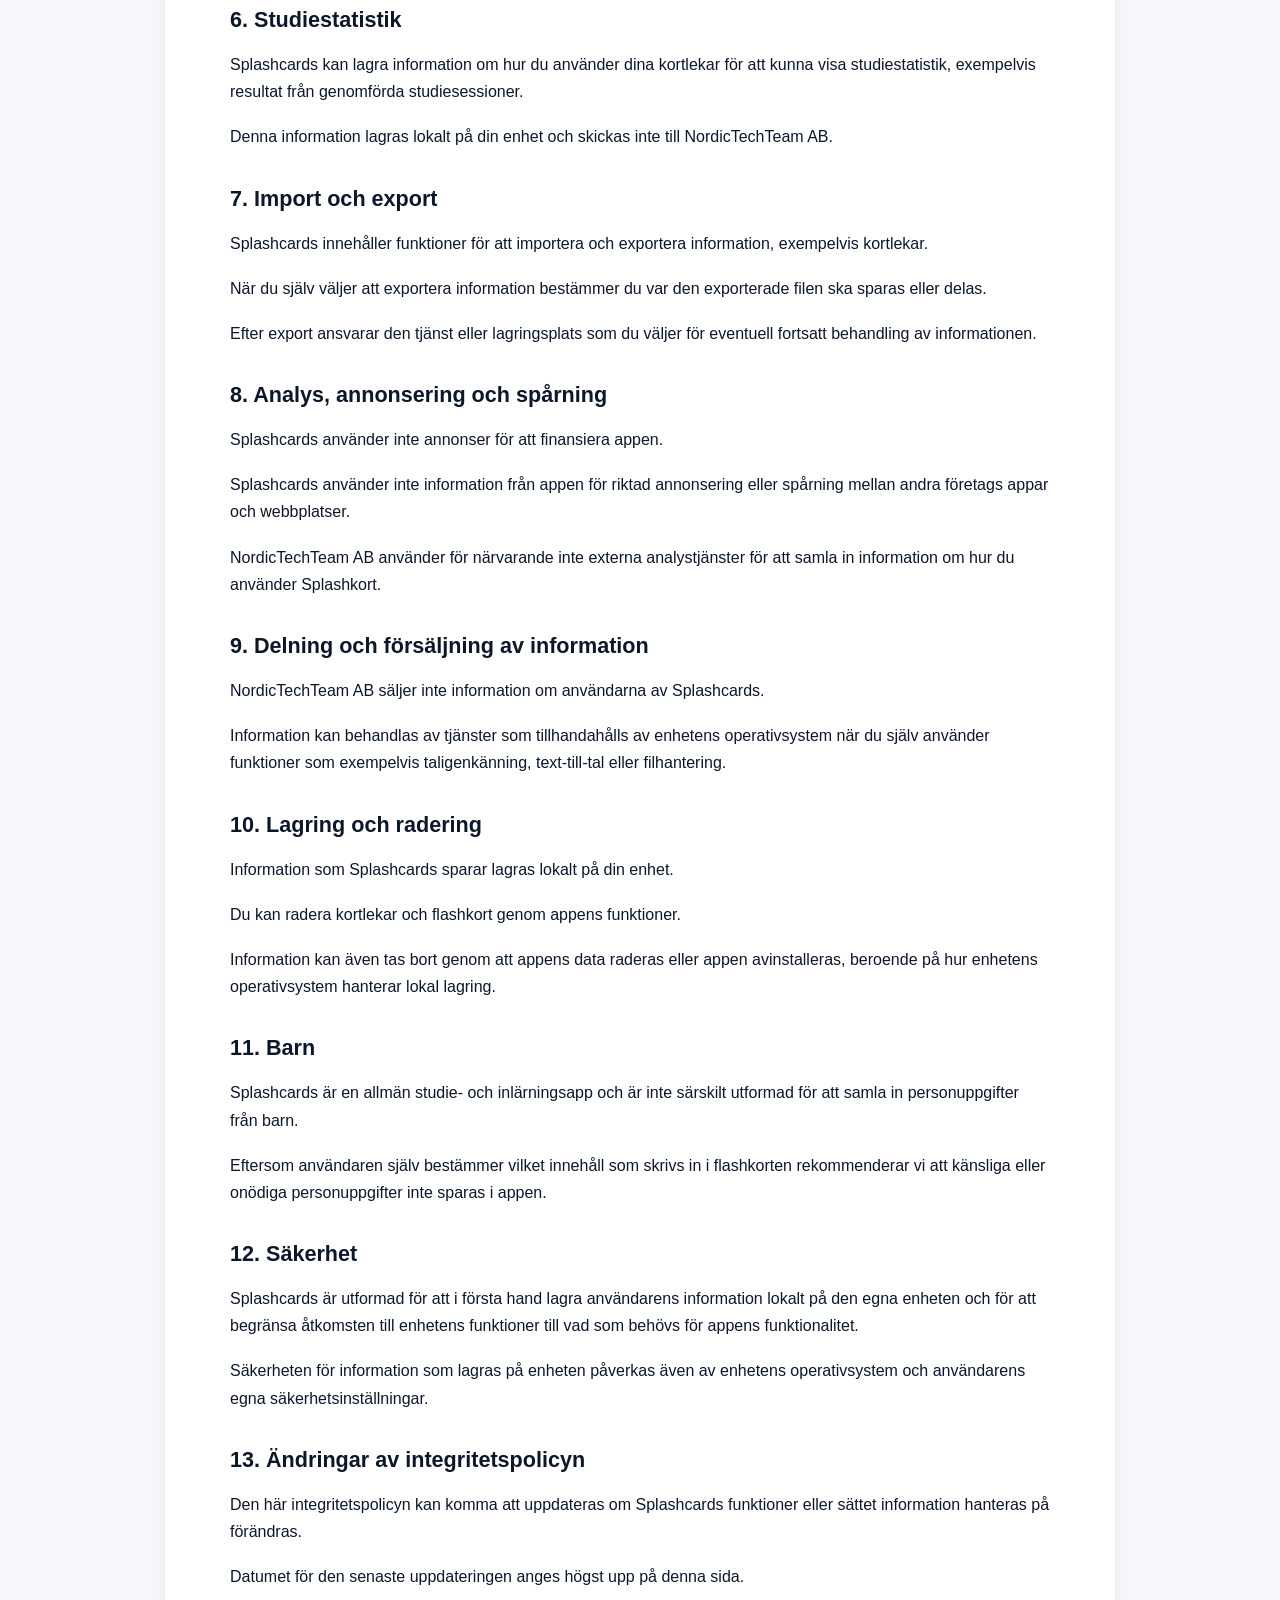
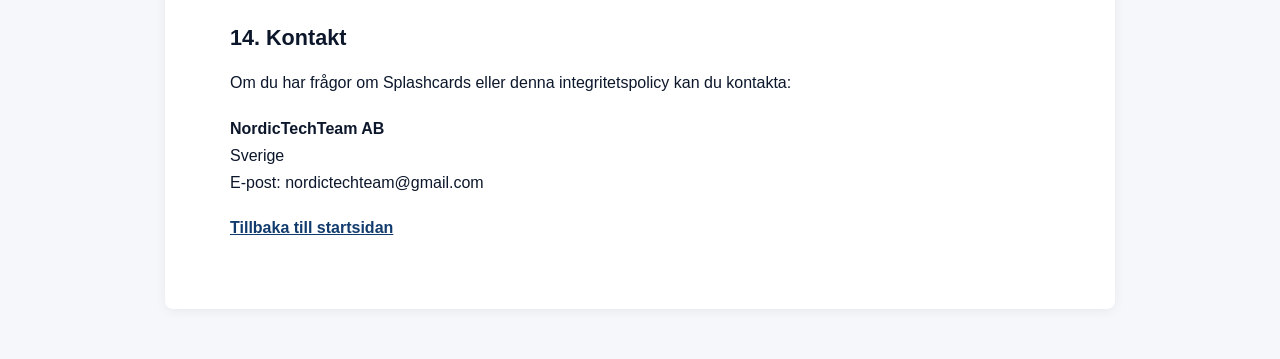
==== commit 353b5d1f: "Fix HTML encoding issues in privacy policy page" ====
--- a/flashcard_integritet.html
+++ b/flashcard_integritet.html
@@ -159,7 +159,7 @@
 
       <p>
         NordicTechTeam AB använder för närvarande inte externa analystjänster
-        för att samla in information om hur du använder Flashkort.
+        för att samla in information om hur du använder Splashkort.
       </p>
 
       <h3>9. Delning och försäljning av information</h3>
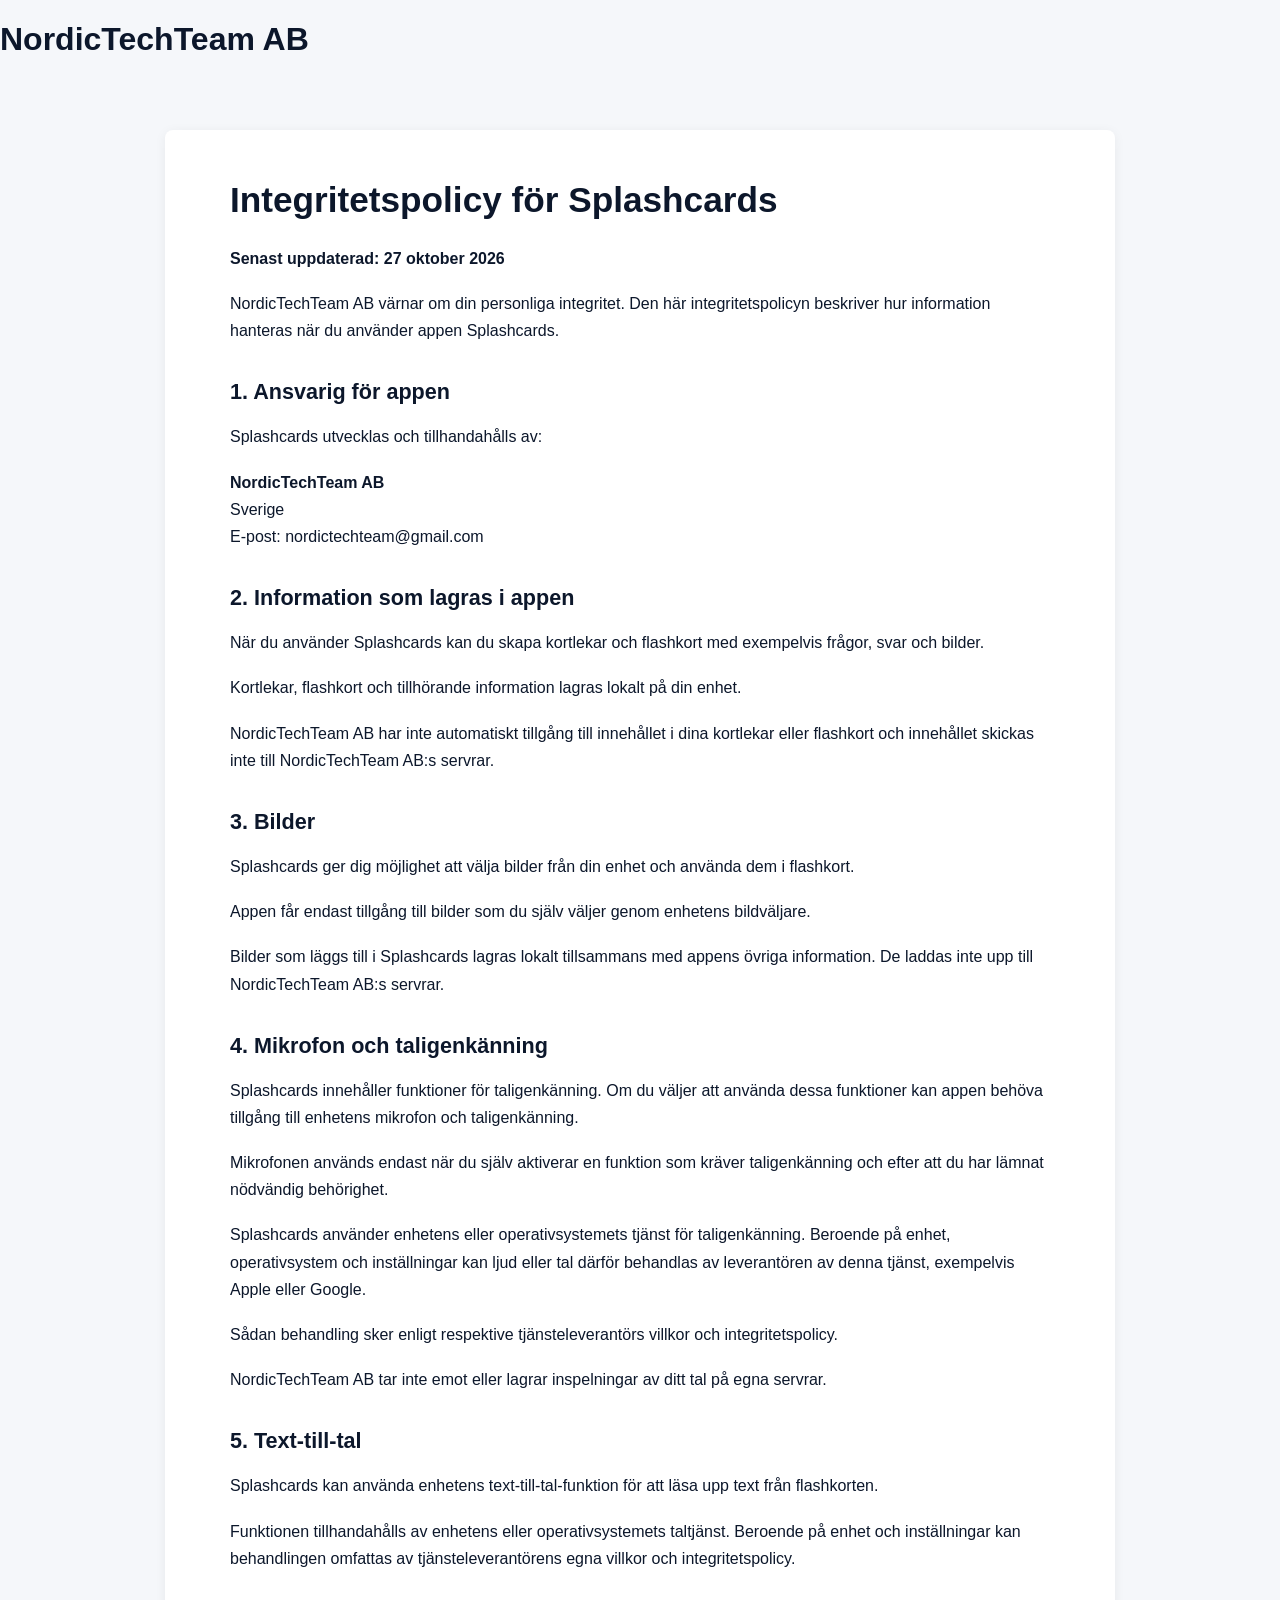
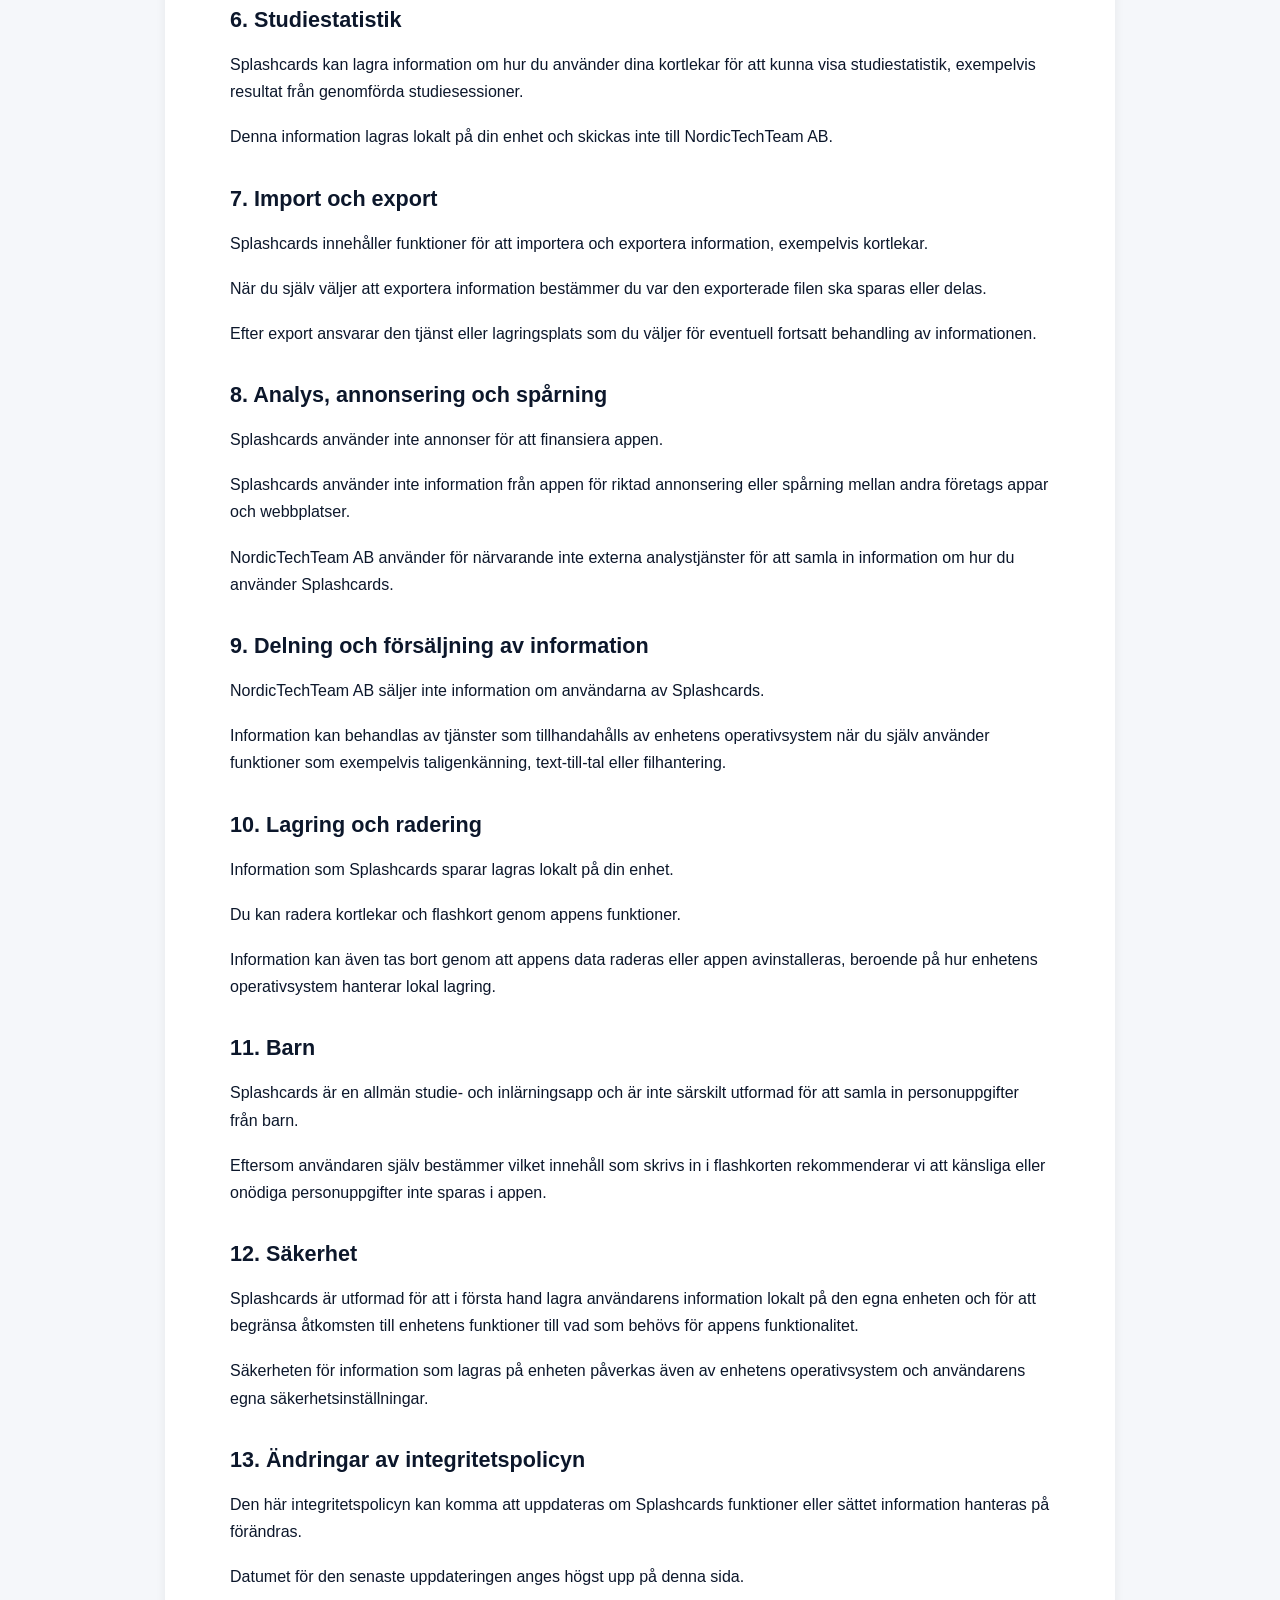
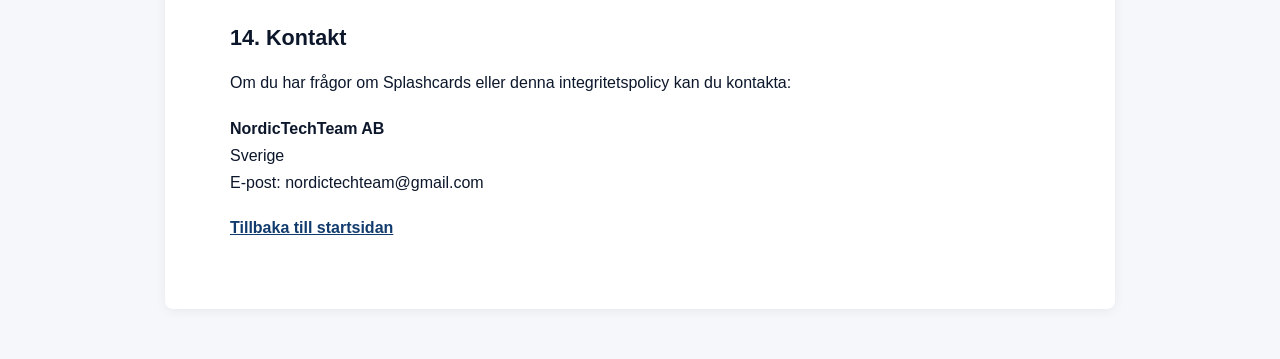
==== commit 789249af: "Fix HTML formatting in flashcard_integritet.html" ====
--- a/flashcard_integritet.html
+++ b/flashcard_integritet.html
@@ -159,7 +159,7 @@
 
       <p>
         NordicTechTeam AB använder för närvarande inte externa analystjänster
-        för att samla in information om hur du använder Splashkort.
+        för att samla in information om hur du använder Splashcards.
       </p>
 
       <h3>9. Delning och försäljning av information</h3>
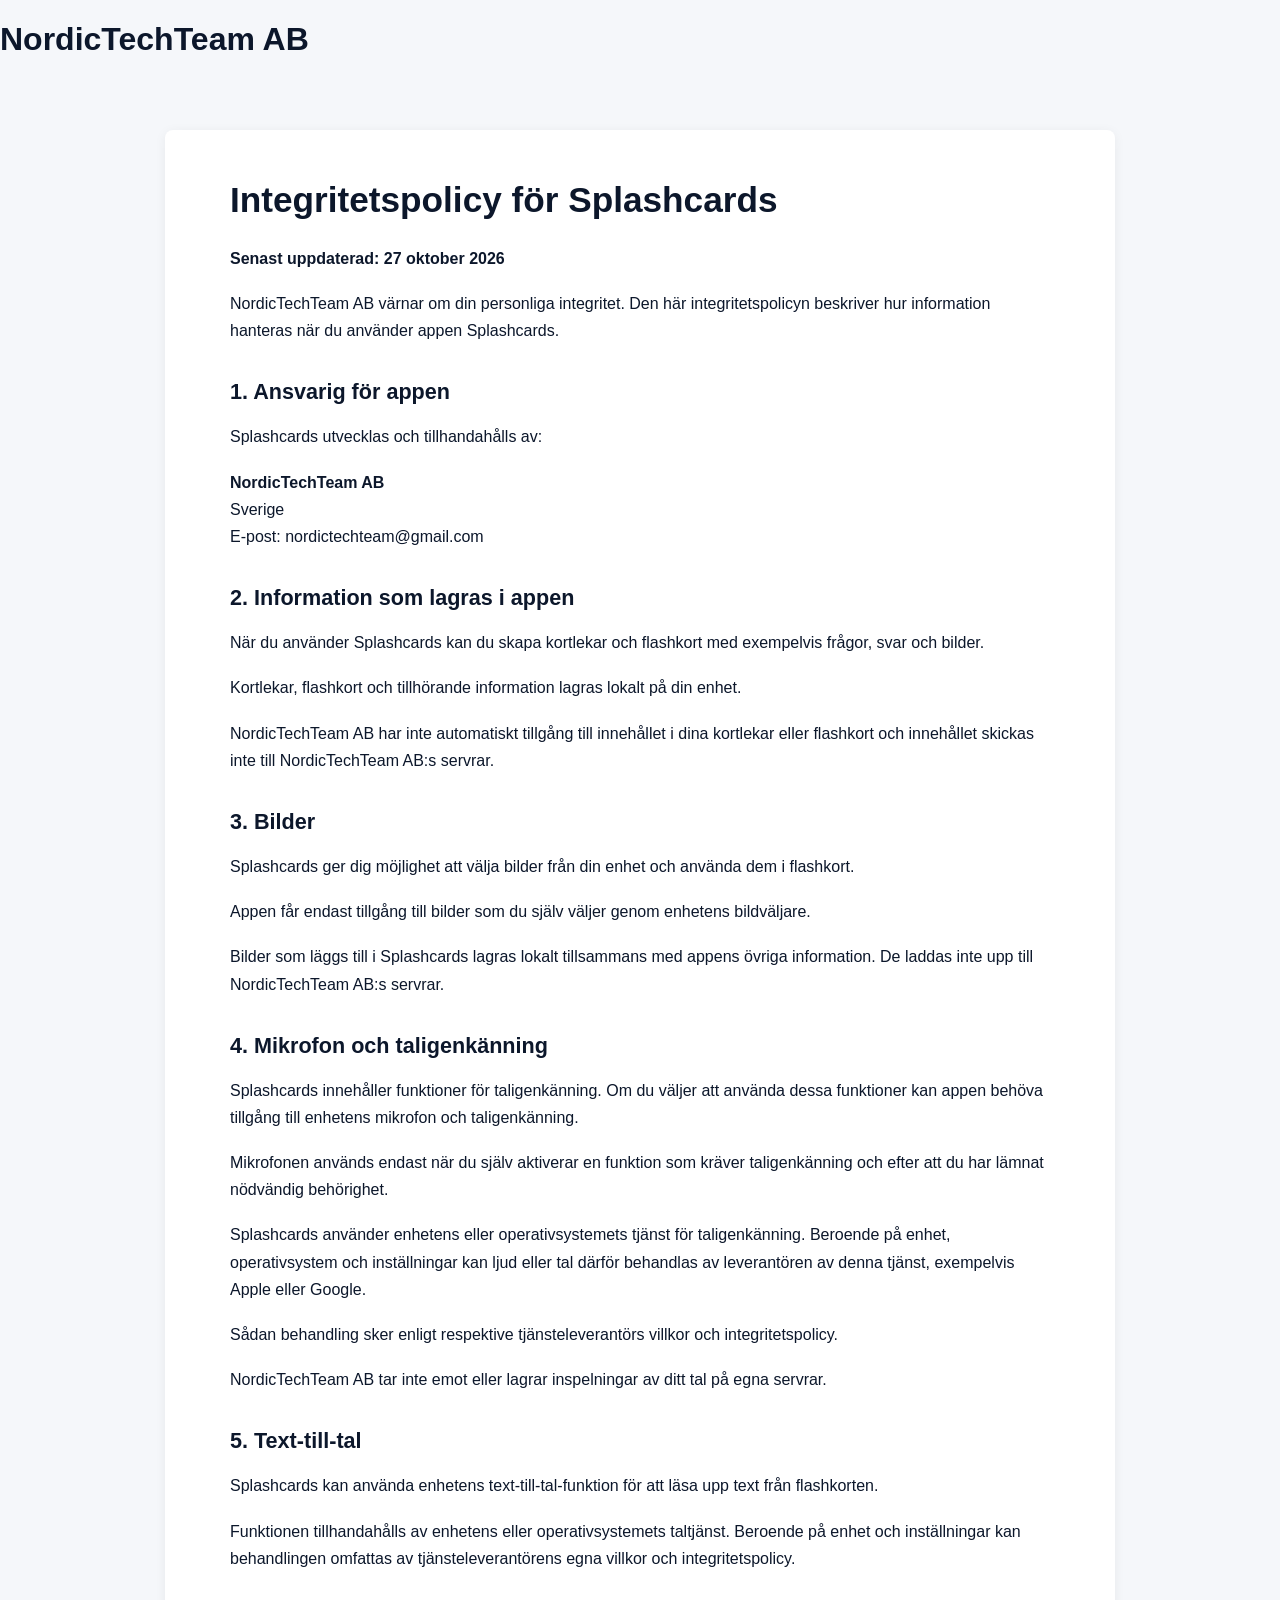
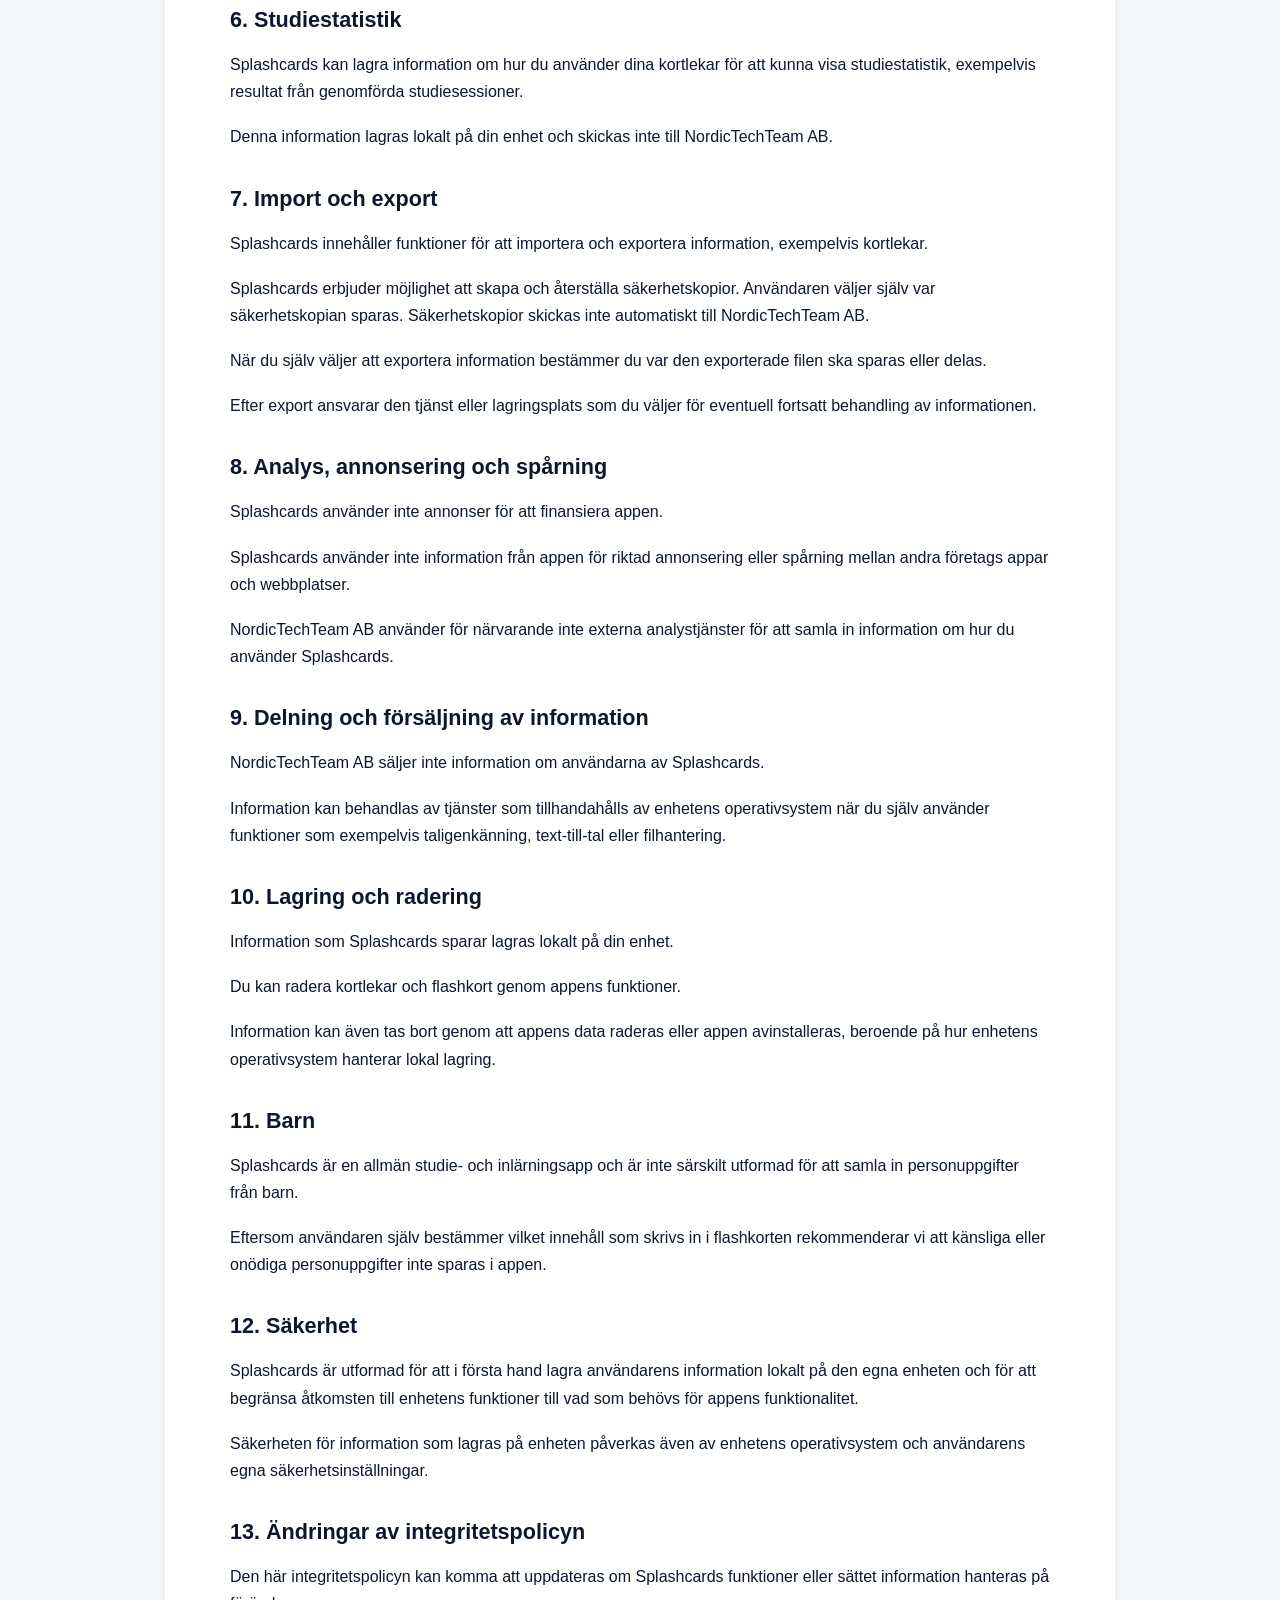
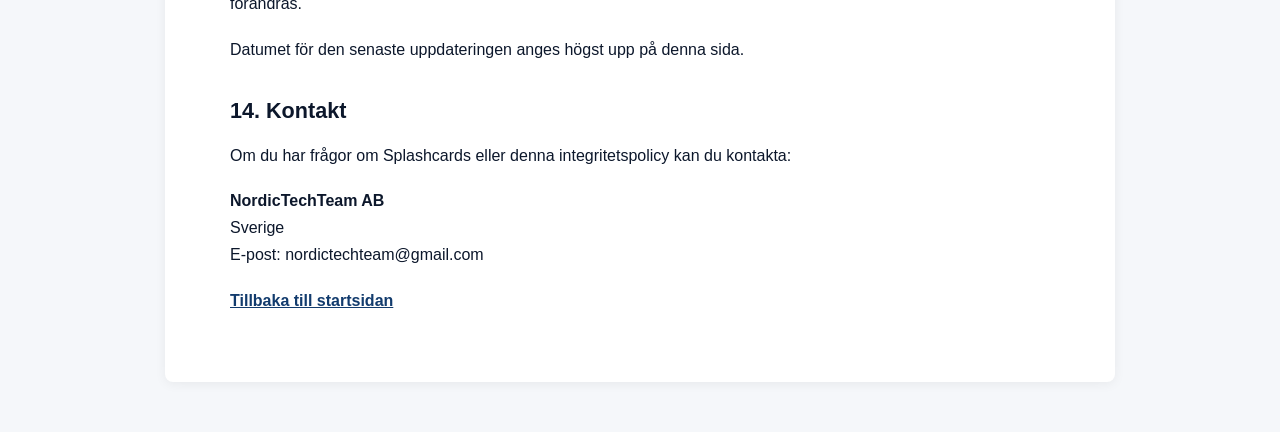
==== commit dce2001c: "Enhance privacy policy with backup options Added functionality for creating and restoring backups of" ====
--- a/flashcard_integritet.html
+++ b/flashcard_integritet.html
@@ -137,6 +137,11 @@
       </p>
 
       <p>
+        Splashcards erbjuder möjlighet att skapa och återställa säkerhetskopior. 
+        Användaren väljer själv var säkerhetskopian sparas. Säkerhetskopior skickas inte automatiskt till NordicTechTeam AB.
+      </p>
+        
+      <p>
         När du själv väljer att exportera information bestämmer du var
         den exporterade filen ska sparas eller delas.
       </p>
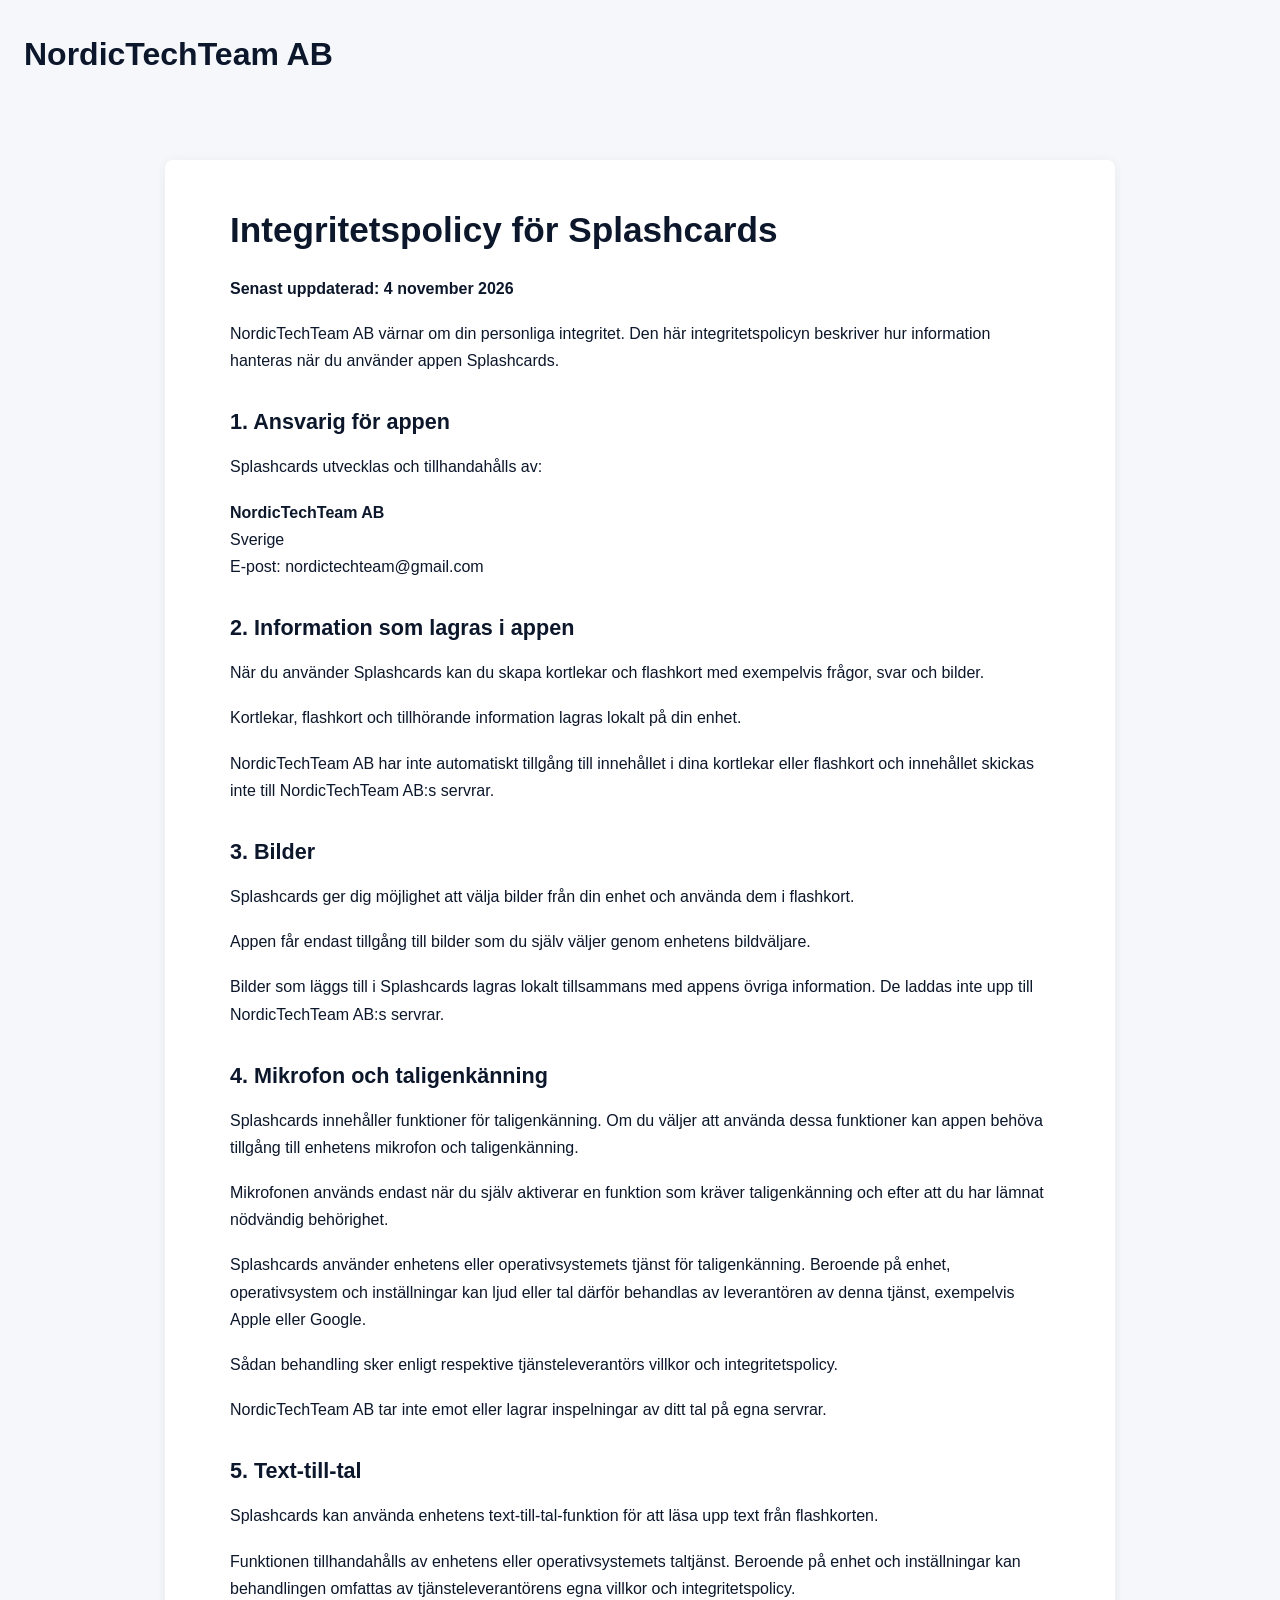
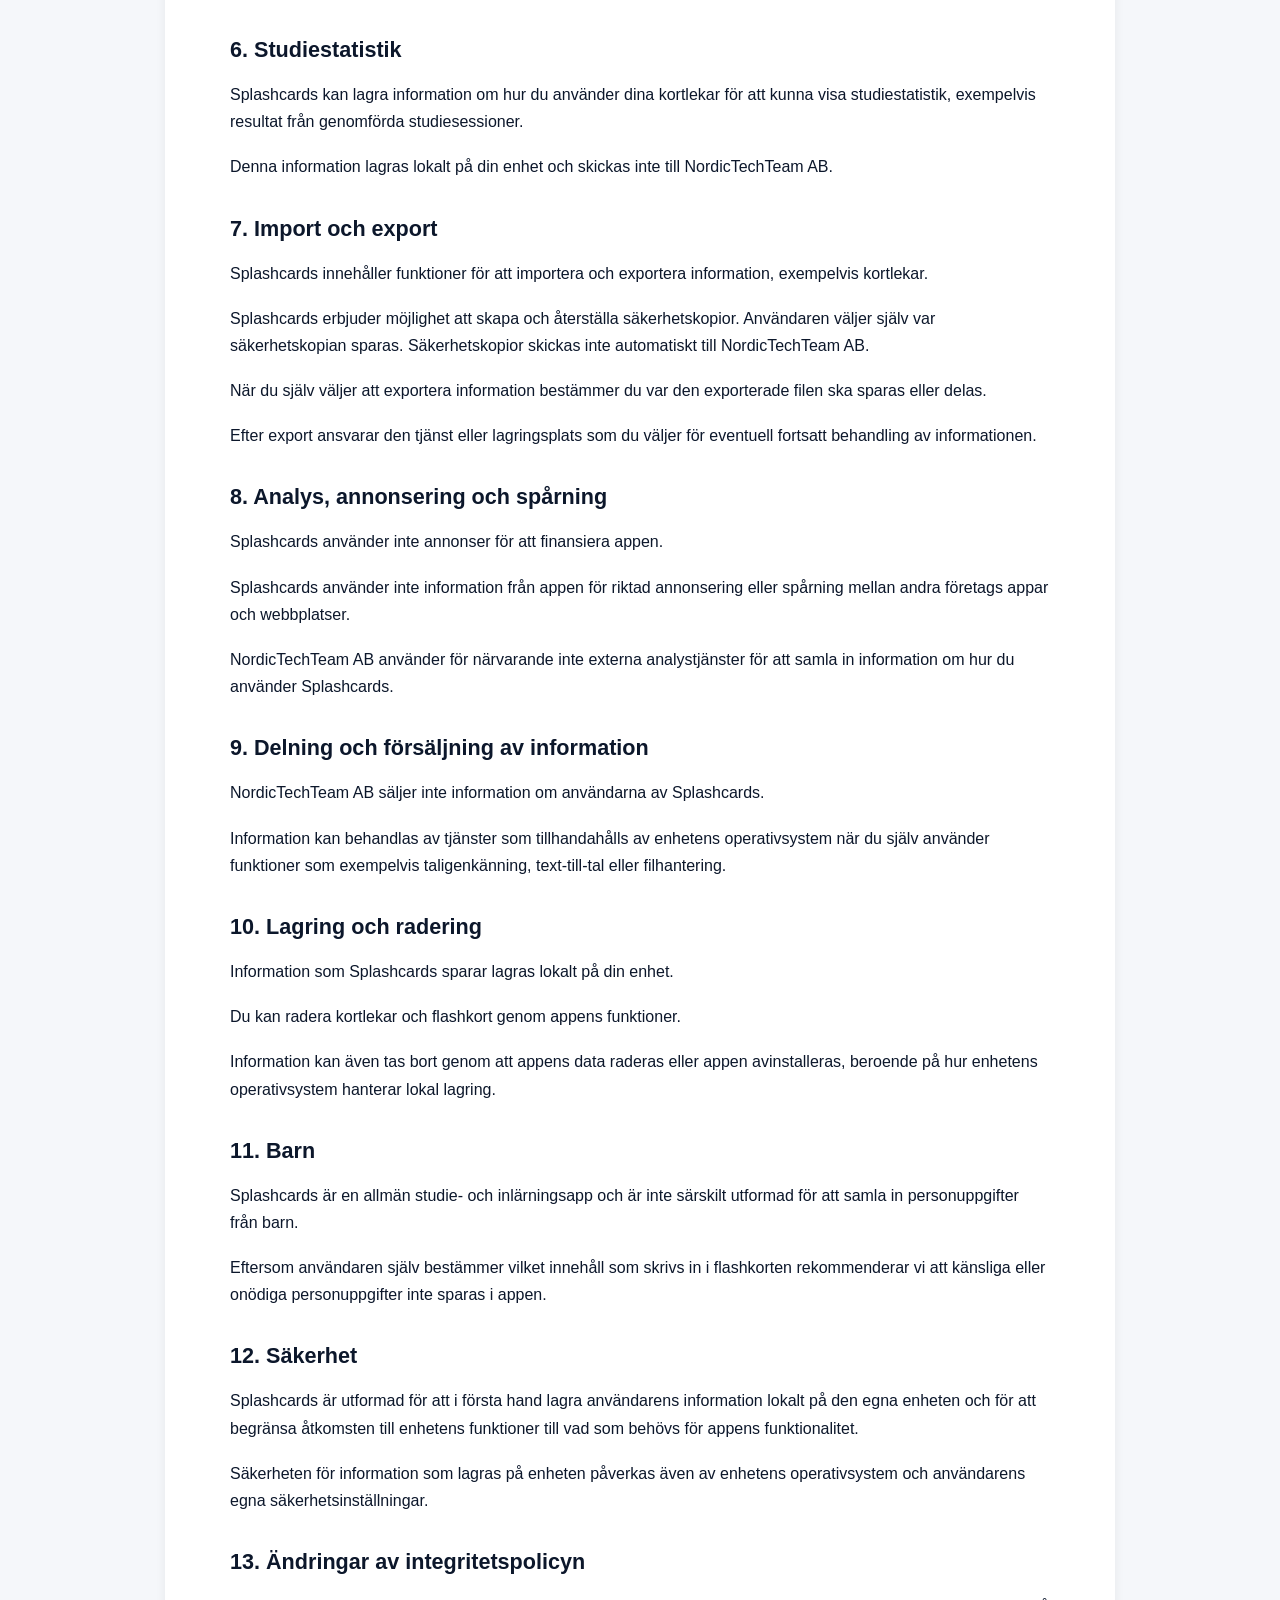
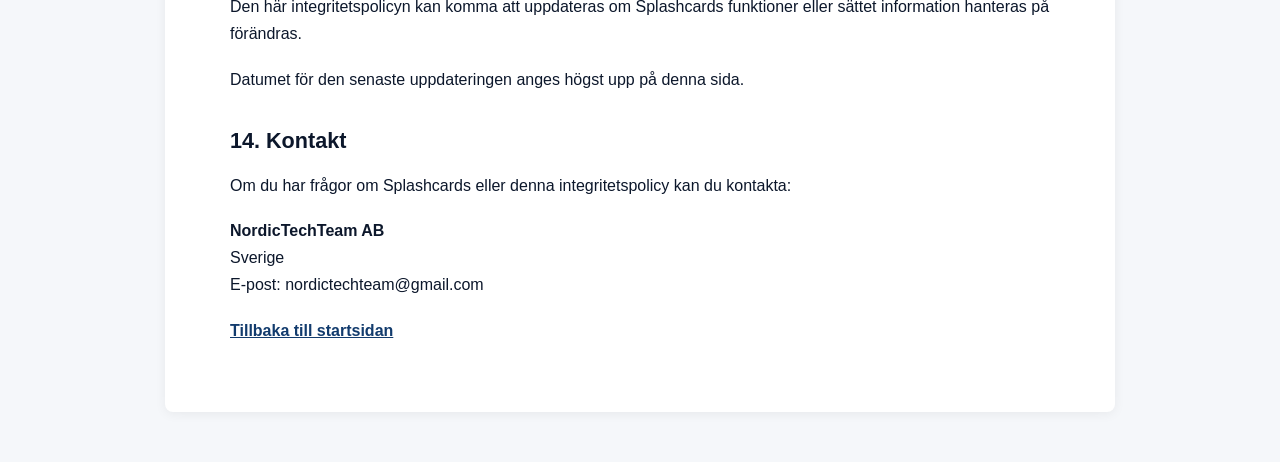
==== commit ef43a77d: "Revise privacy policy for Splashcards Updated the privacy policy with the latest information and con" ====
--- a/flashcard_integritet.html
+++ b/flashcard_integritet.html
@@ -17,7 +17,7 @@
     <section>
       <h2>Integritetspolicy för Splashcards</h2>
 
-      <p><strong>Senast uppdaterad: 27 oktober 2026</strong></p>
+      <p><strong>Senast uppdaterad: 4 november 2026</strong></p>
 
       <p>
         NordicTechTeam AB värnar om din personliga integritet.
--- a/style.css
+++ b/style.css
@@ -904,6 +904,11 @@
    INTEGRITETSSIDOR
 ========================================================= */
 
+/* Marginal för företagsnamnet på integritetssidorna */
+.privacy-page header {
+    padding: 15px 24px;
+}
+
 .privacy-page {
     background-color: #f5f7fa;
 }
@@ -1768,4 +1773,4 @@
         display: block;
     }
 
-}+}
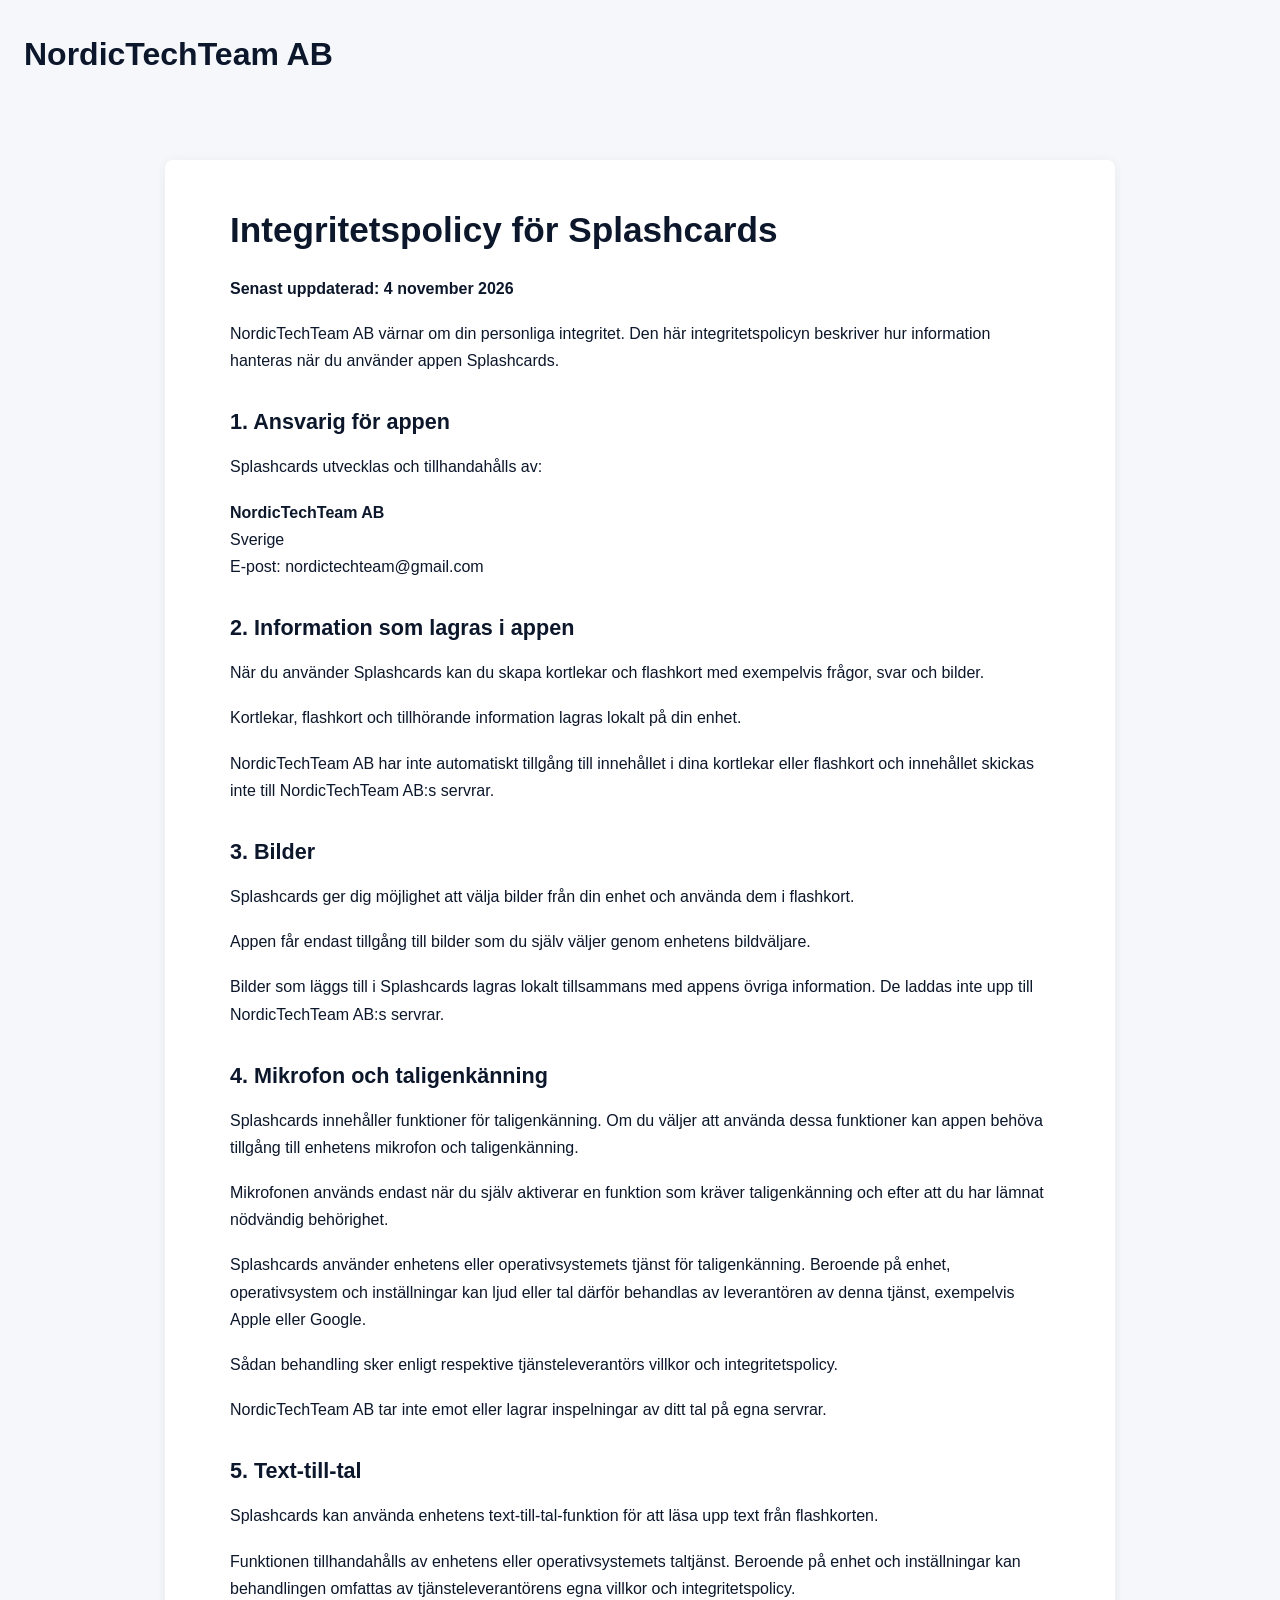
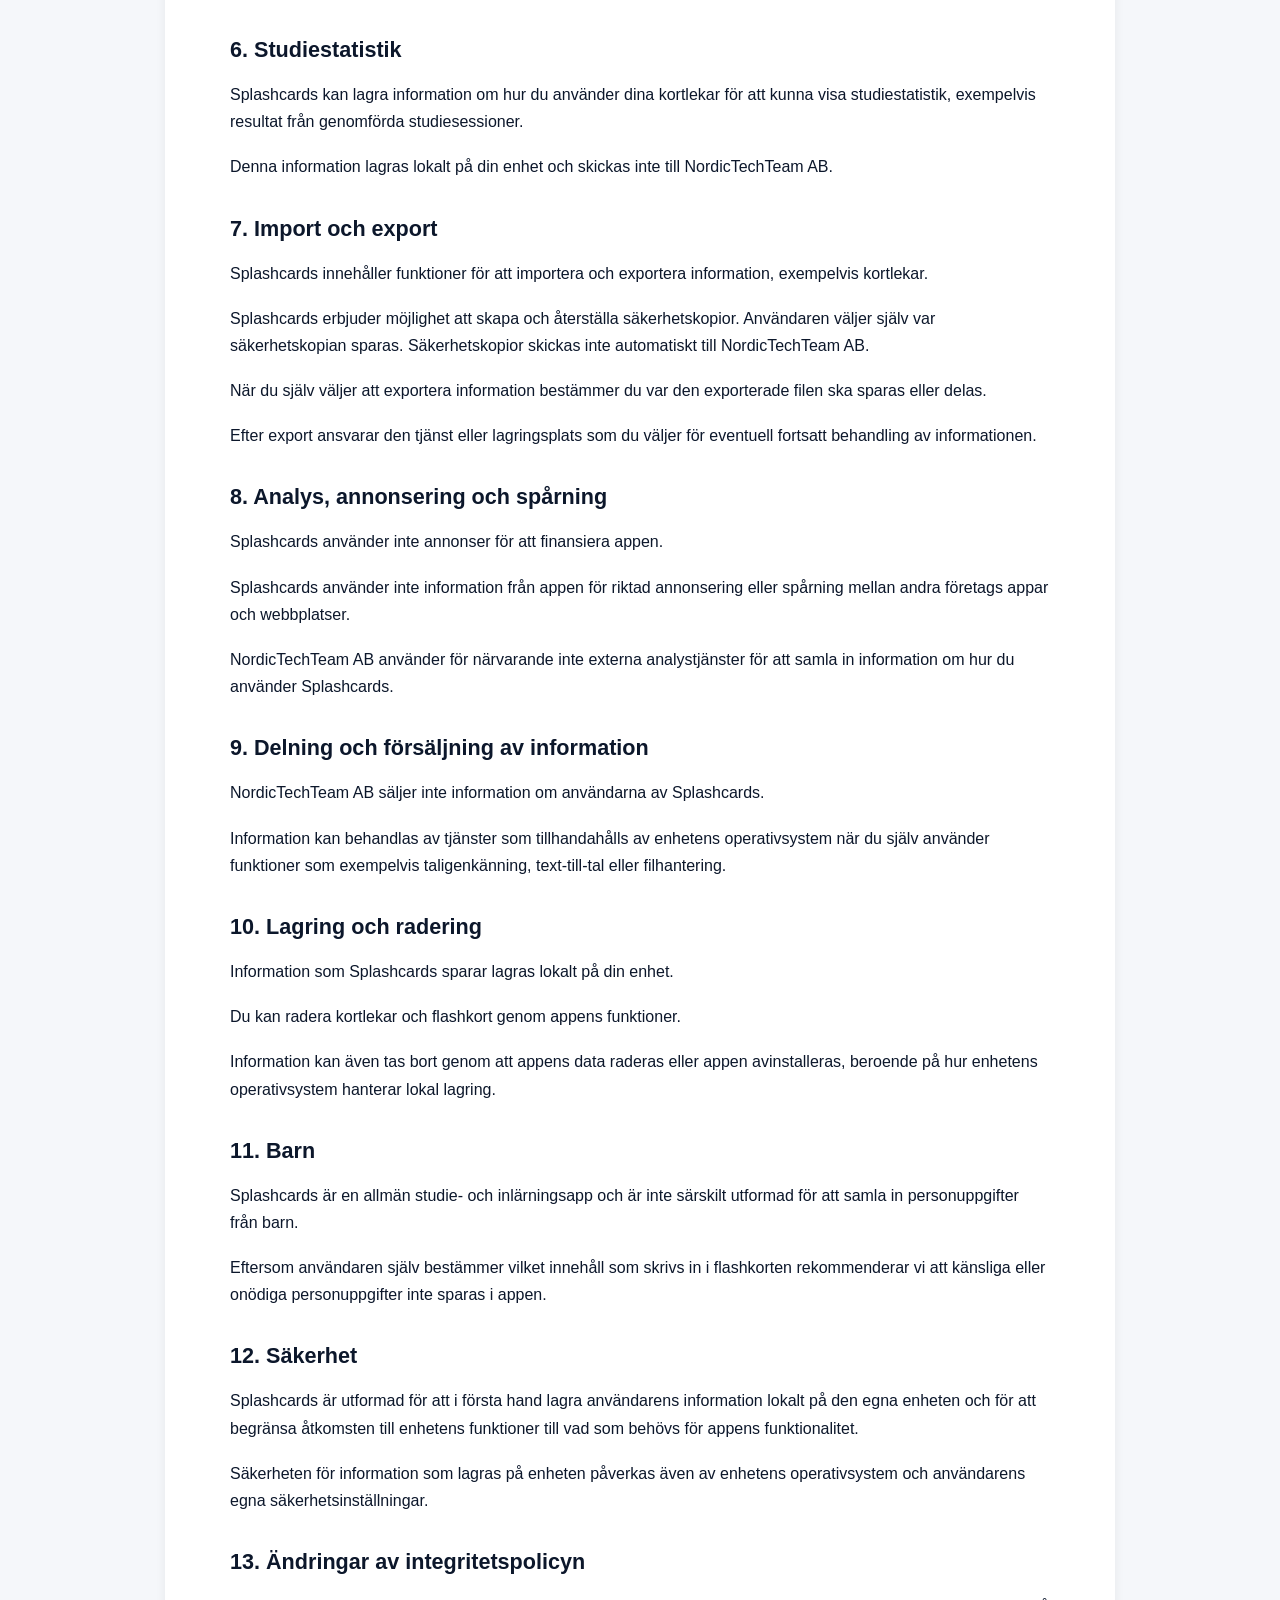
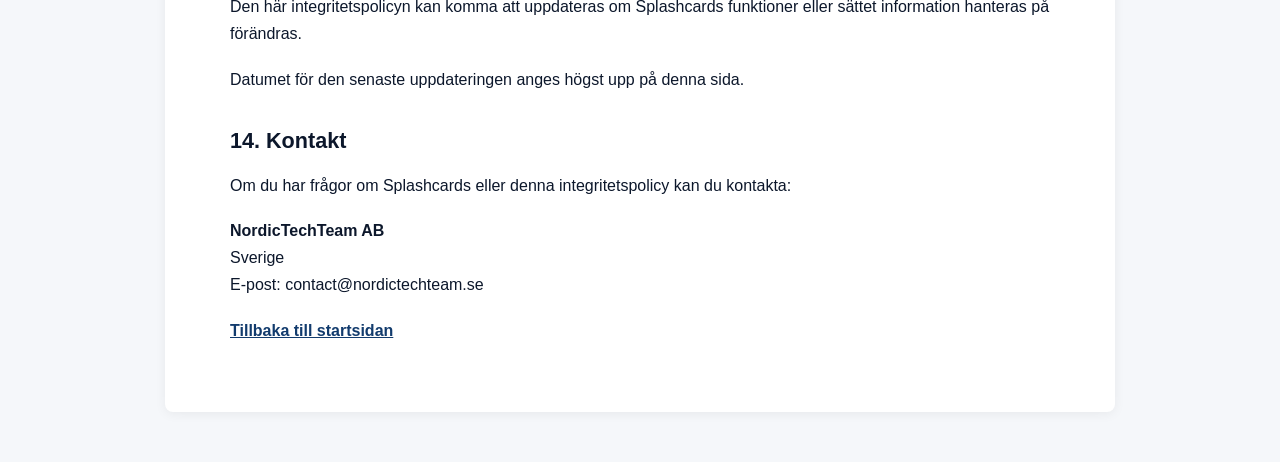
==== commit b450b9a9: "Update privacy policy in flashcard_integritet.html" ====
--- a/flashcard_integritet.html
+++ b/flashcard_integritet.html
@@ -243,7 +243,7 @@
       <p>
         <strong>NordicTechTeam AB</strong><br>
         Sverige<br>
-        E-post: nordictechteam@gmail.com
+        E-post: contact@nordictechteam.se
       </p>
 
       <p>
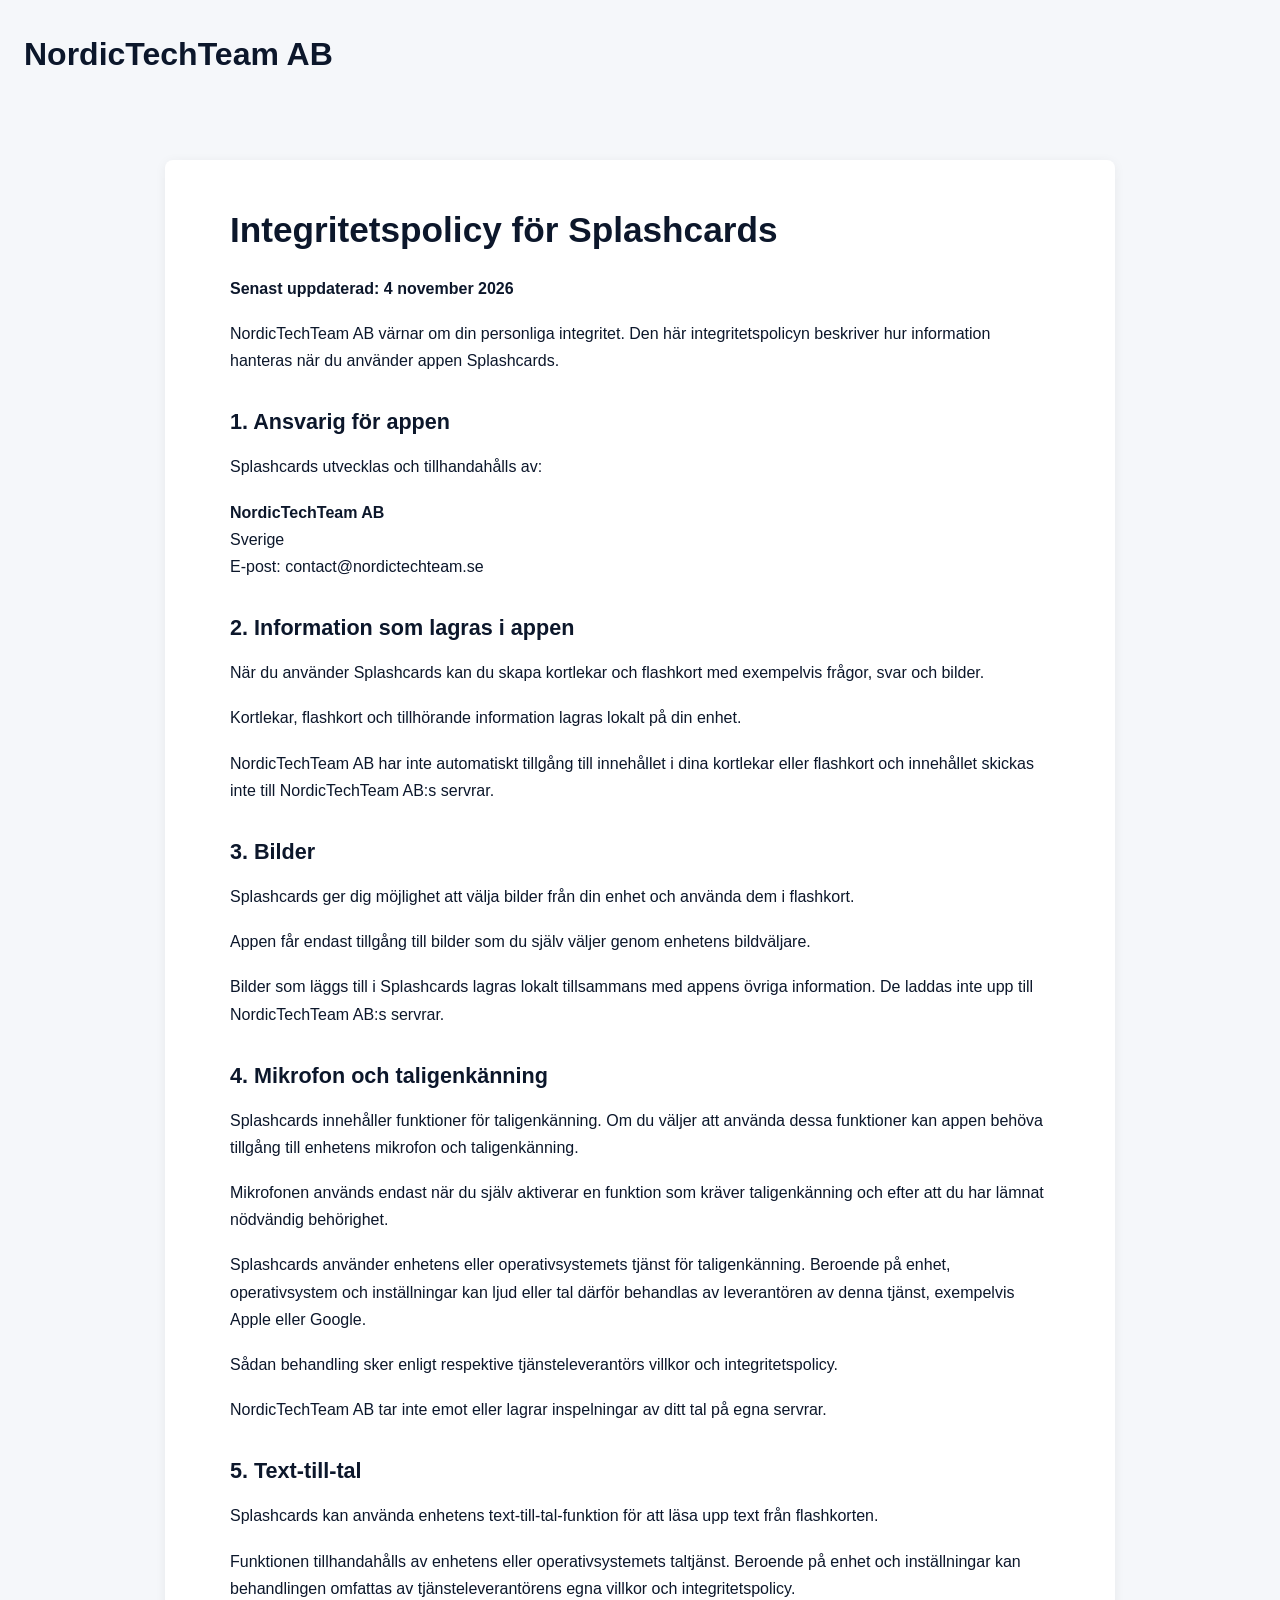
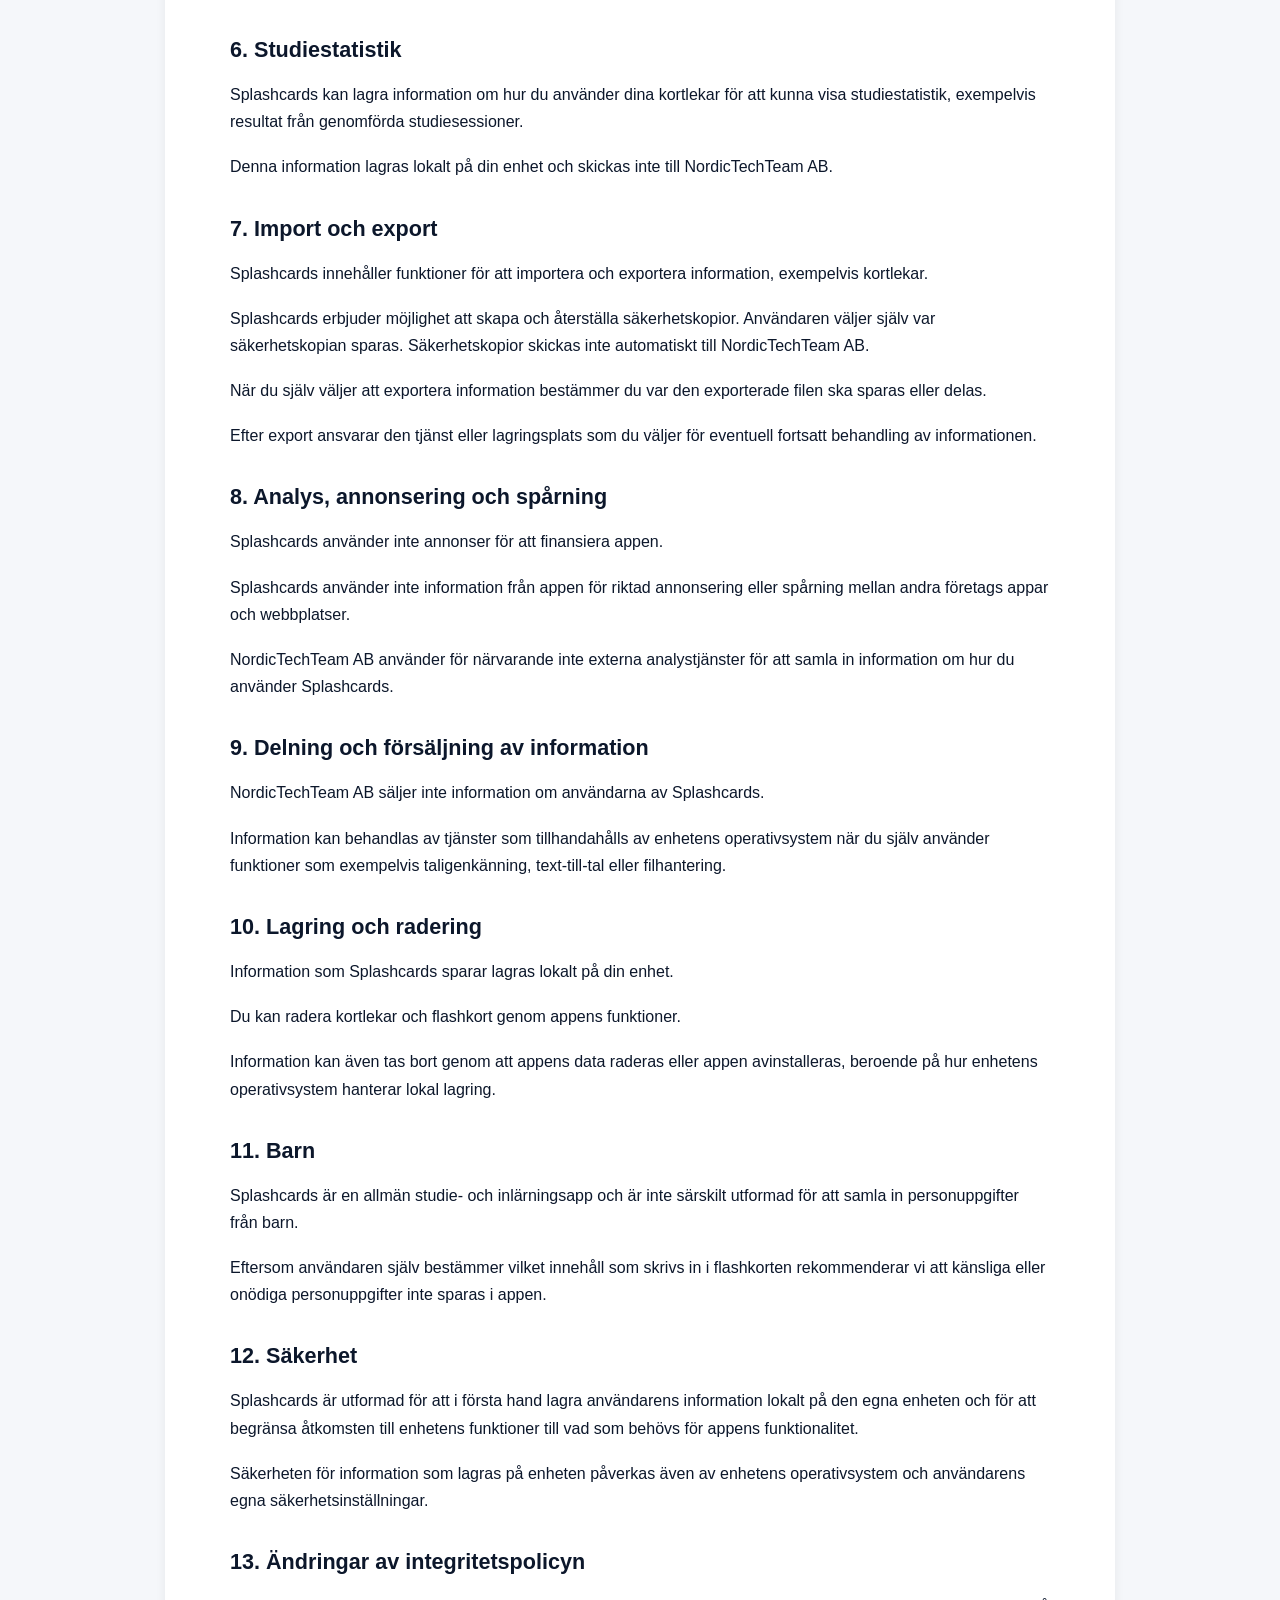
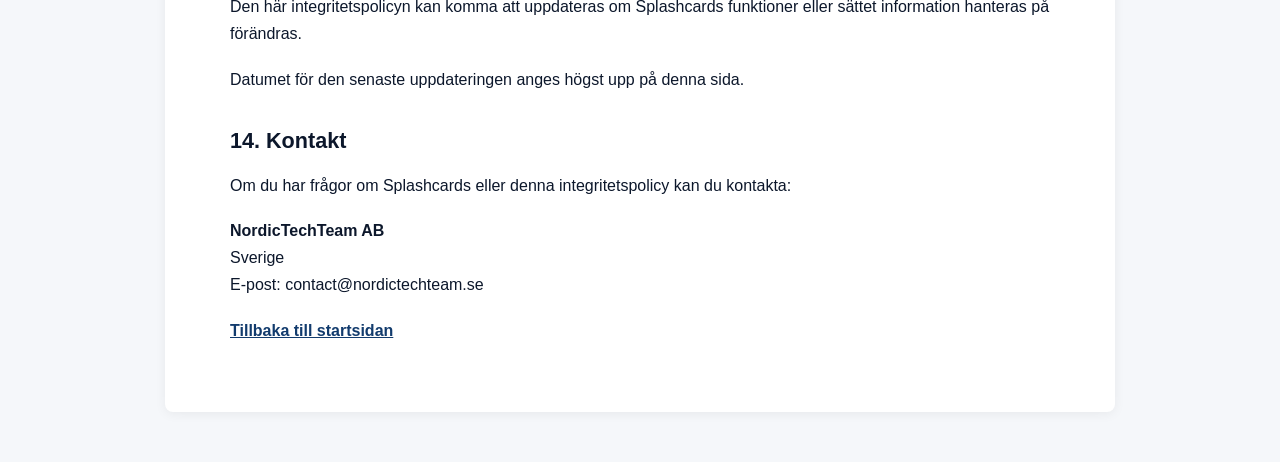
==== commit a4f69042: "Fix HTML formatting in flashcard_integritet.html" ====
--- a/flashcard_integritet.html
+++ b/flashcard_integritet.html
@@ -34,7 +34,7 @@
       <p>
         <strong>NordicTechTeam AB</strong><br>
         Sverige<br>
-        E-post: nordictechteam@gmail.com
+        E-post: contact@nordictechteam.se
       </p>
 
       <h3>2. Information som lagras i appen</h3>
